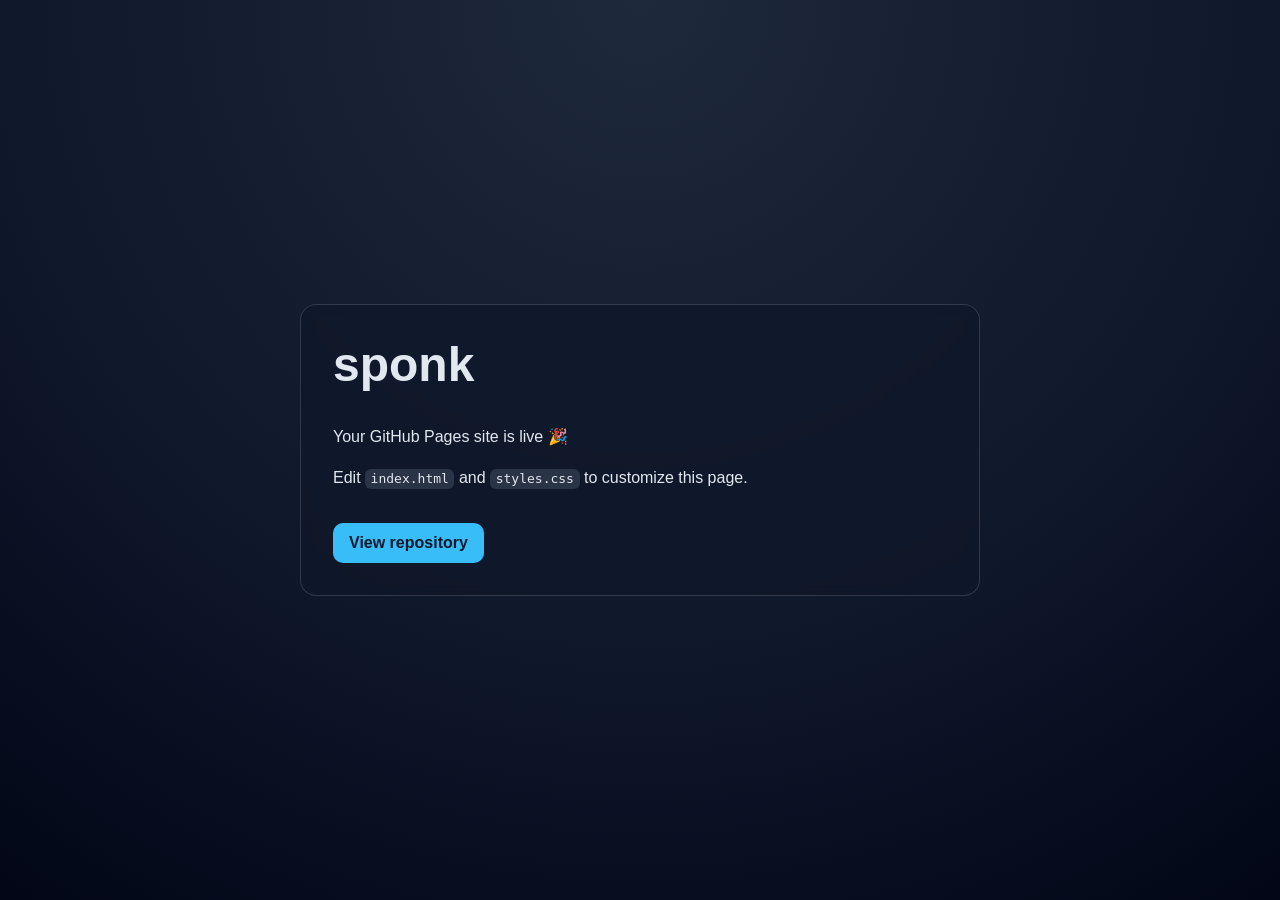
==== index.html @ a85f1fdf "Set up GitHub Pages site" ====
<!doctype html>
<html lang="en">
  <head>
    <meta charset="UTF-8" />
    <meta name="viewport" content="width=device-width, initial-scale=1.0" />
    <title>sponk</title>
    <link rel="stylesheet" href="./styles.css" />
  </head>
  <body>
    <main class="container">
      <h1>sponk</h1>
      <p>Your GitHub Pages site is live 🎉</p>
      <p>
        Edit <code>index.html</code> and <code>styles.css</code> to customize this page.
      </p>
      <a class="button" href="https://github.com/dvdkrv/sponk" target="_blank" rel="noreferrer">
        View repository
      </a>
    </main>
  </body>
</html>
---- styles.css ----
:root {
  color-scheme: light dark;
}

* {
  box-sizing: border-box;
}

body {
  margin: 0;
  font-family: Inter, -apple-system, BlinkMacSystemFont, "Segoe UI", Roboto, sans-serif;
  min-height: 100vh;
  display: grid;
  place-items: center;
  background: radial-gradient(circle at top, #1e293b 0%, #0f172a 60%, #020617 100%);
  color: #e2e8f0;
}

.container {
  width: min(680px, 92vw);
  background: rgba(15, 23, 42, 0.75);
  border: 1px solid rgba(148, 163, 184, 0.25);
  border-radius: 16px;
  padding: 2rem;
  backdrop-filter: blur(6px);
}

h1 {
  margin-top: 0;
  font-size: clamp(2rem, 5vw, 3rem);
}

p {
  line-height: 1.6;
}

code {
  background: rgba(148, 163, 184, 0.2);
  padding: 0.15rem 0.35rem;
  border-radius: 6px;
}

.button {
  display: inline-block;
  margin-top: 1rem;
  text-decoration: none;
  color: #0f172a;
  background: #38bdf8;
  font-weight: 600;
  padding: 0.7rem 1rem;
  border-radius: 10px;
}

.button:hover {
  background: #7dd3fc;
}
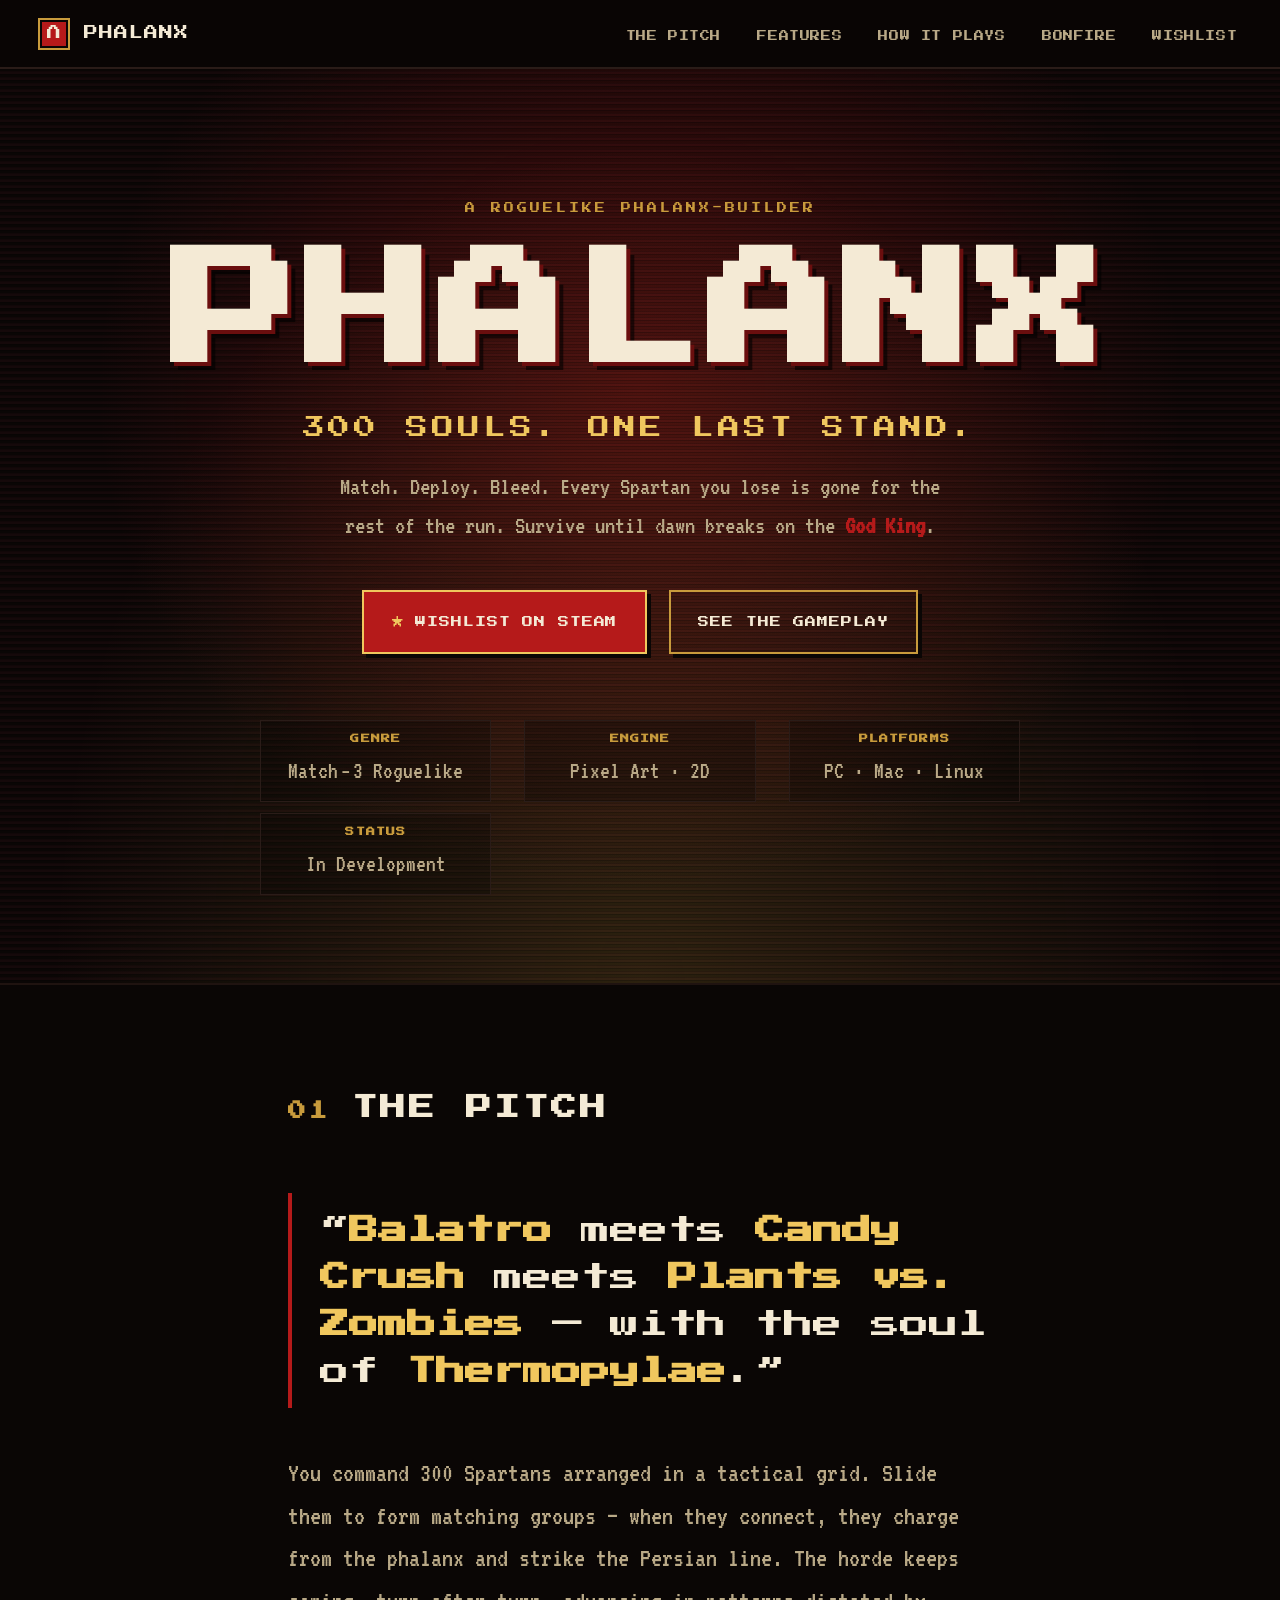
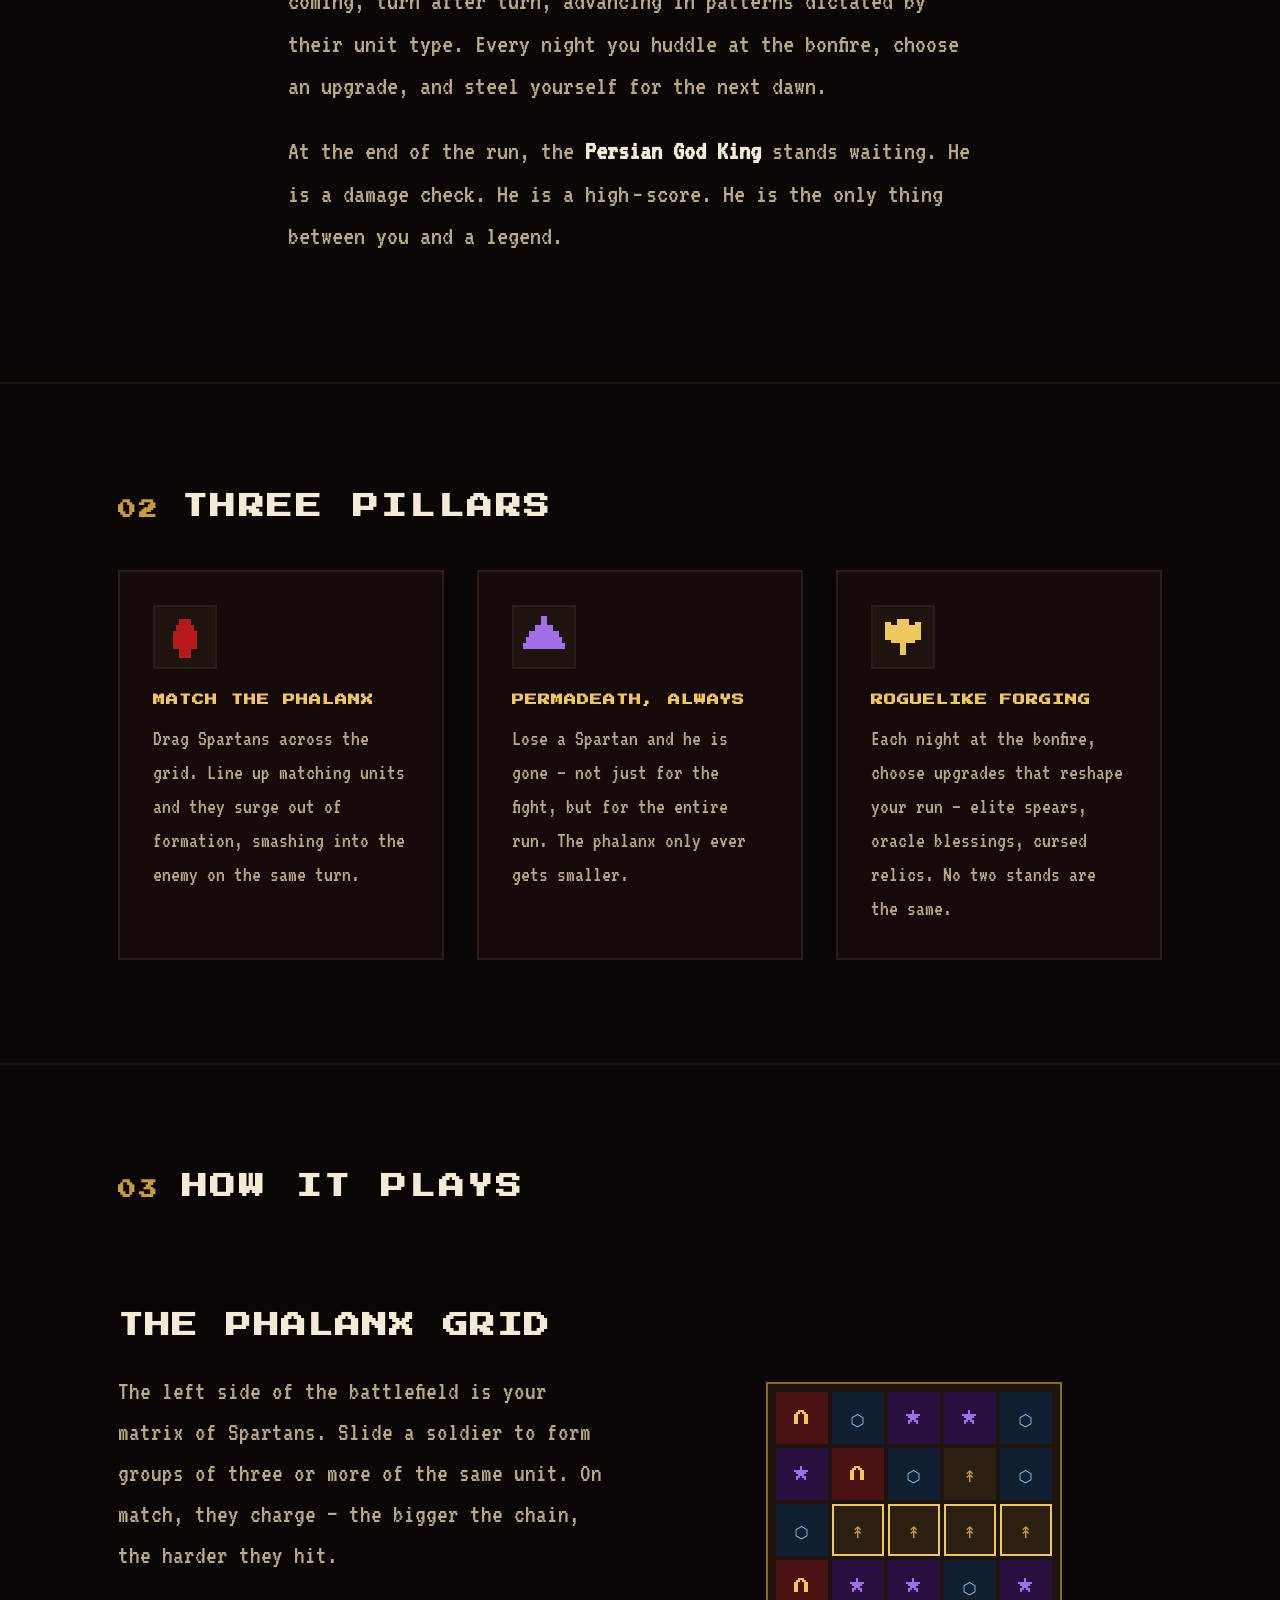
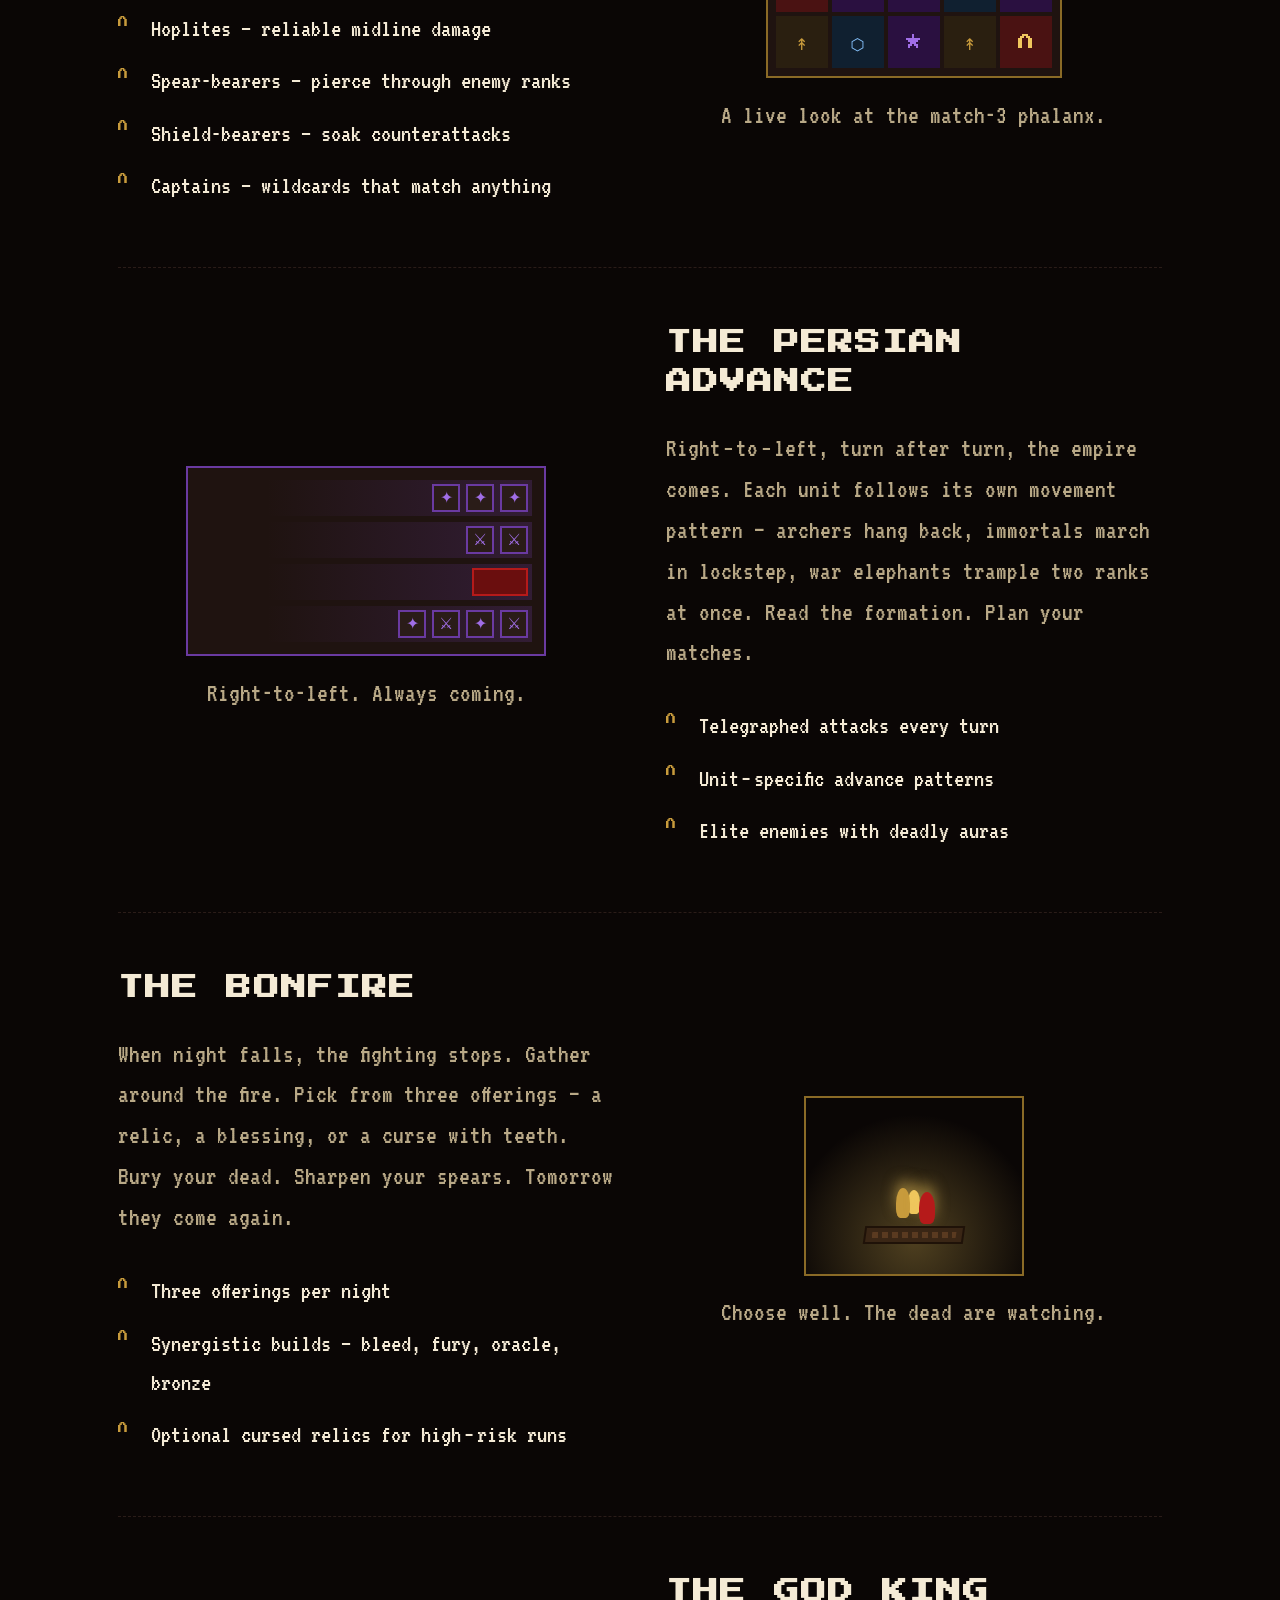
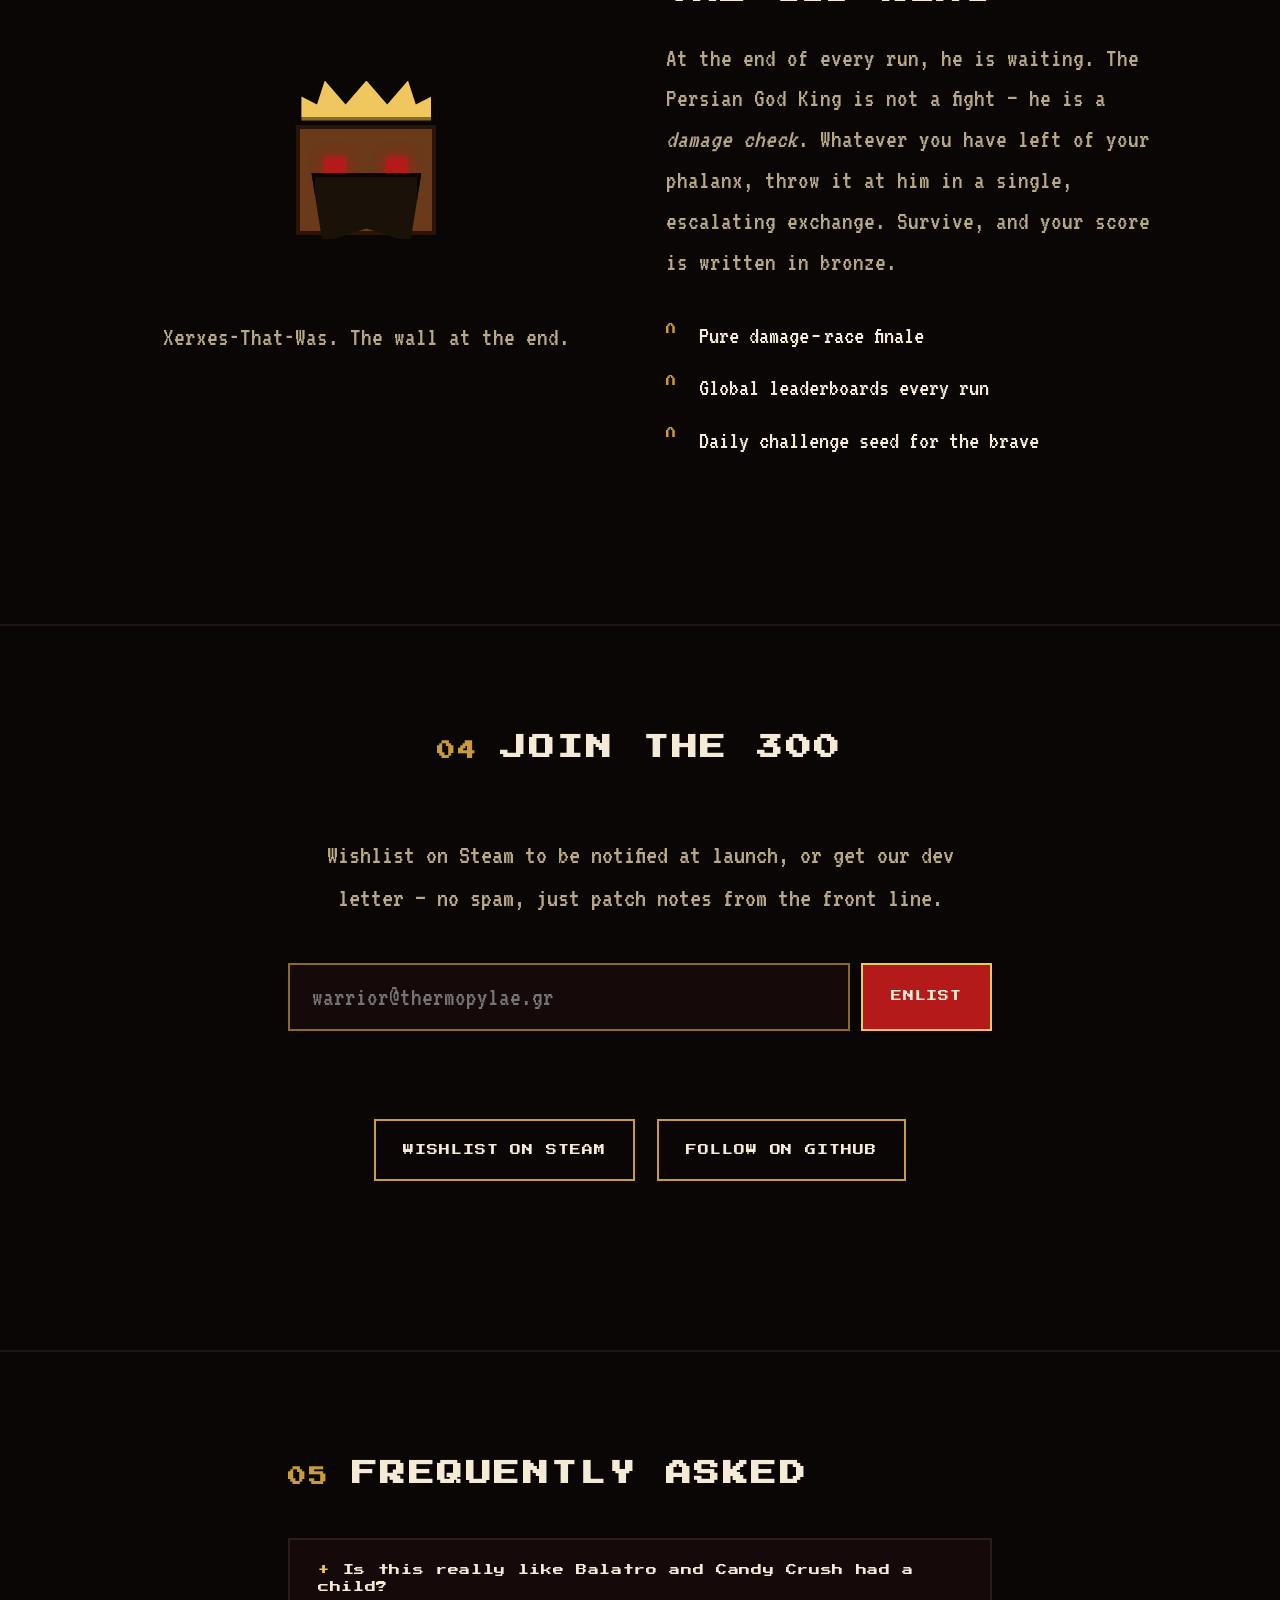
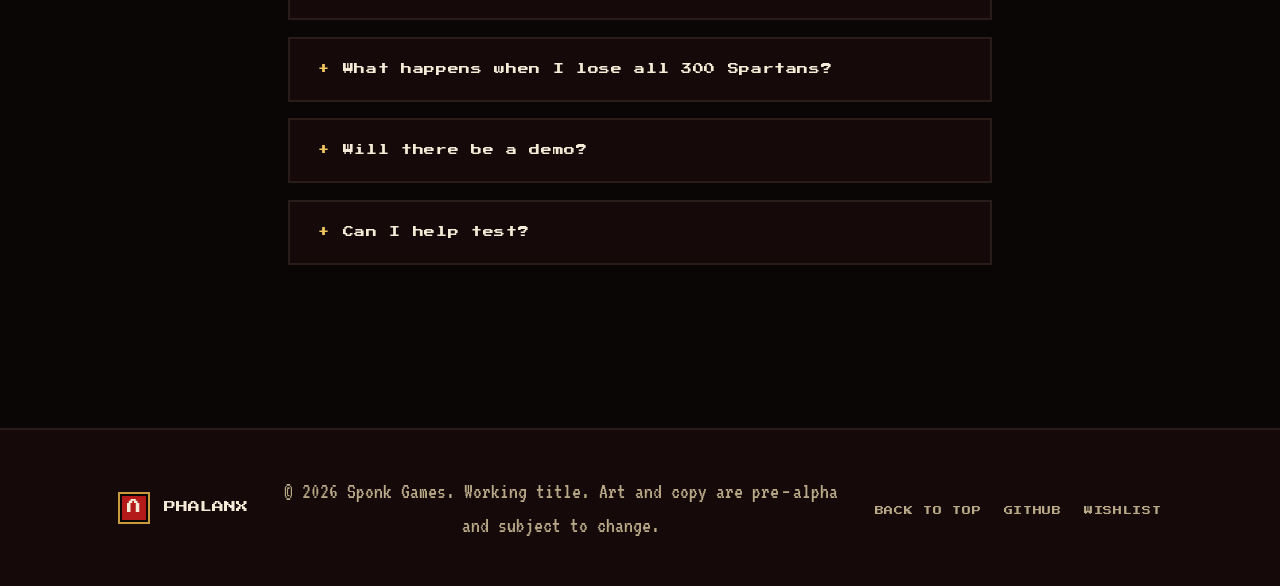
==== commit c7508329: "Build PHALANX landing page" ====
--- a/index.html
+++ b/index.html
@@ -3,19 +3,406 @@
   <head>
     <meta charset="UTF-8" />
     <meta name="viewport" content="width=device-width, initial-scale=1.0" />
-    <title>sponk</title>
+    <title>PHALANX — 300 Souls. One Last Stand.</title>
+    <meta
+      name="description"
+      content="A pixel-art roguelike where 300 Spartans fight as a match-3 phalanx against the endless Persian tide. Every death is permanent. The God King awaits."
+    />
+    <meta name="theme-color" content="#0a0605" />
+
+    <!-- Open Graph -->
+    <meta property="og:type" content="website" />
+    <meta property="og:title" content="PHALANX — 300 Souls. One Last Stand." />
+    <meta
+      property="og:description"
+      content="A pixel-art roguelike match-3 about 300 Spartans, permadeath, and a final showdown with the Persian God King."
+    />
+    <meta property="og:image" content="./assets/og.png" />
+
+    <link rel="icon" type="image/svg+xml" href="./favicon.svg" />
+    <link rel="preconnect" href="https://fonts.googleapis.com" />
+    <link rel="preconnect" href="https://fonts.gstatic.com" crossorigin />
+    <link
+      href="https://fonts.googleapis.com/css2?family=Press+Start+2P&family=VT323&display=swap"
+      rel="stylesheet"
+    />
     <link rel="stylesheet" href="./styles.css" />
   </head>
   <body>
-    <main class="container">
-      <h1>sponk</h1>
-      <p>Your GitHub Pages site is live 🎉</p>
-      <p>
-        Edit <code>index.html</code> and <code>styles.css</code> to customize this page.
-      </p>
-      <a class="button" href="https://github.com/dvdkrv/sponk" target="_blank" rel="noreferrer">
-        View repository
+    <a class="skip-link" href="#main">Skip to content</a>
+
+    <header class="site-header">
+      <a class="brand" href="#top" aria-label="PHALANX home">
+        <span class="brand-mark" aria-hidden="true">Λ</span>
+        <span class="brand-text">PHALANX</span>
       </a>
+      <nav class="nav" aria-label="Primary">
+        <button
+          class="nav-toggle"
+          aria-expanded="false"
+          aria-controls="nav-list"
+        >
+          <span class="sr-only">Toggle navigation</span>
+          <span class="nav-toggle-bar"></span>
+          <span class="nav-toggle-bar"></span>
+          <span class="nav-toggle-bar"></span>
+        </button>
+        <ul id="nav-list" class="nav-list">
+          <li><a href="#pitch">The Pitch</a></li>
+          <li><a href="#pillars">Features</a></li>
+          <li><a href="#how">How It Plays</a></li>
+          <li><a href="#bonfire">Bonfire</a></li>
+          <li><a href="#wishlist">Wishlist</a></li>
+        </ul>
+      </nav>
+    </header>
+
+    <main id="main">
+      <!-- =================== HERO =================== -->
+      <section id="top" class="hero">
+        <div class="hero-bg" aria-hidden="true">
+          <div class="scanlines"></div>
+        </div>
+
+        <div class="hero-inner">
+          <p class="kicker">A roguelike phalanx-builder</p>
+          <h1 class="title">
+            <span class="title-line">PHALANX</span>
+          </h1>
+          <p class="tagline">300 Souls. One Last Stand.</p>
+          <p class="lede">
+            Match. Deploy. Bleed. Every Spartan you lose is gone for the rest of
+            the run. Survive until dawn breaks on the <em>God King</em>.
+          </p>
+
+          <div class="cta-row">
+            <a class="btn btn-primary" href="#wishlist">
+              <span class="btn-icon">★</span> Wishlist on Steam
+            </a>
+            <a class="btn btn-ghost" href="#how">See the Gameplay</a>
+          </div>
+
+          <ul class="hero-meta" aria-label="At a glance">
+            <li><strong>Genre</strong> Match‑3 Roguelike</li>
+            <li><strong>Engine</strong> Pixel Art · 2D</li>
+            <li><strong>Platforms</strong> PC · Mac · Linux</li>
+            <li><strong>Status</strong> In Development</li>
+          </ul>
+        </div>
+      </section>
+
+      <!-- =================== PITCH =================== -->
+      <section id="pitch" class="section pitch">
+        <div class="container narrow">
+          <h2 class="section-title">
+            <span class="section-num">01</span> The Pitch
+          </h2>
+          <p class="big-quote">
+            “<strong>Balatro</strong> meets <strong>Candy Crush</strong> meets
+            <strong>Plants vs. Zombies</strong> — with the soul of
+            <strong>Thermopylae</strong>.”
+          </p>
+          <p class="body">
+            You command 300 Spartans arranged in a tactical grid. Slide them to
+            form matching groups — when they connect, they charge from the
+            phalanx and strike the Persian line. The horde keeps coming, turn
+            after turn, advancing in patterns dictated by their unit type. Every
+            night you huddle at the bonfire, choose an upgrade, and steel
+            yourself for the next dawn.
+          </p>
+          <p class="body">
+            At the end of the run, the
+            <strong>Persian God King</strong> stands waiting. He is a damage
+            check. He is a high‑score. He is the only thing between you and a
+            legend.
+          </p>
+        </div>
+      </section>
+
+      <!-- =================== PILLARS =================== -->
+      <section id="pillars" class="section pillars">
+        <div class="container">
+          <h2 class="section-title">
+            <span class="section-num">02</span> Three Pillars
+          </h2>
+          <ul class="pillar-grid">
+            <li class="pillar">
+              <div class="pillar-icon" aria-hidden="true">
+                <svg viewBox="0 0 16 16" class="pixel-sprite">
+                  <rect x="6" y="2" width="4" height="2" />
+                  <rect x="5" y="4" width="6" height="2" />
+                  <rect x="4" y="6" width="8" height="6" />
+                  <rect x="6" y="12" width="4" height="3" />
+                </svg>
+              </div>
+              <h3>Match the Phalanx</h3>
+              <p>
+                Drag Spartans across the grid. Line up matching units and they
+                surge out of formation, smashing into the enemy on the same
+                turn.
+              </p>
+            </li>
+            <li class="pillar">
+              <div class="pillar-icon" aria-hidden="true">
+                <svg viewBox="0 0 16 16" class="pixel-sprite alt">
+                  <rect x="7" y="1" width="2" height="3" />
+                  <rect x="5" y="4" width="6" height="2" />
+                  <rect x="3" y="6" width="10" height="2" />
+                  <rect x="2" y="8" width="12" height="2" />
+                  <rect x="1" y="10" width="14" height="2" />
+                </svg>
+              </div>
+              <h3>Permadeath, Always</h3>
+              <p>
+                Lose a Spartan and he is gone — not just for the fight, but for
+                the entire run. The phalanx only ever gets smaller.
+              </p>
+            </li>
+            <li class="pillar">
+              <div class="pillar-icon" aria-hidden="true">
+                <svg viewBox="0 0 16 16" class="pixel-sprite gold">
+                  <rect x="2" y="3" width="2" height="6" />
+                  <rect x="12" y="3" width="2" height="6" />
+                  <rect x="6" y="2" width="4" height="2" />
+                  <rect x="4" y="4" width="8" height="6" />
+                  <rect x="7" y="10" width="2" height="4" />
+                </svg>
+              </div>
+              <h3>Roguelike Forging</h3>
+              <p>
+                Each night at the bonfire, choose upgrades that reshape your
+                run — elite spears, oracle blessings, cursed relics. No two
+                stands are the same.
+              </p>
+            </li>
+          </ul>
+        </div>
+      </section>
+
+      <!-- =================== HOW IT PLAYS =================== -->
+      <section id="how" class="section how">
+        <div class="container">
+          <h2 class="section-title">
+            <span class="section-num">03</span> How It Plays
+          </h2>
+
+          <!-- Phalanx grid -->
+          <article class="row">
+            <div class="row-text">
+              <h3>The Phalanx Grid</h3>
+              <p>
+                The left side of the battlefield is your matrix of Spartans.
+                Slide a soldier to form groups of three or more of the same
+                unit. On match, they charge — the bigger the chain, the harder
+                they hit.
+              </p>
+              <ul class="checklist">
+                <li>Hoplites — reliable midline damage</li>
+                <li>Spear-bearers — pierce through enemy ranks</li>
+                <li>Shield-bearers — soak counterattacks</li>
+                <li>Captains — wildcards that match anything</li>
+              </ul>
+            </div>
+            <div class="row-visual">
+              <div
+                class="grid-demo"
+                role="img"
+                aria-label="Animated 5 by 5 Spartan phalanx grid"
+              >
+                <!-- 5x5 cells populated by JS -->
+              </div>
+              <p class="caption">A live look at the match-3 phalanx.</p>
+            </div>
+          </article>
+
+          <!-- Persian advance -->
+          <article class="row reverse">
+            <div class="row-text">
+              <h3>The Persian Advance</h3>
+              <p>
+                Right‑to‑left, turn after turn, the empire comes. Each unit
+                follows its own movement pattern — archers hang back, immortals
+                march in lockstep, war elephants trample two ranks at once.
+                Read the formation. Plan your matches.
+              </p>
+              <ul class="checklist">
+                <li>Telegraphed attacks every turn</li>
+                <li>Unit‑specific advance patterns</li>
+                <li>Elite enemies with deadly auras</li>
+              </ul>
+            </div>
+            <div class="row-visual">
+              <div class="advance-demo" aria-hidden="true">
+                <div class="lane">
+                  <span class="enemy">✦</span><span class="enemy">✦</span
+                  ><span class="enemy">✦</span>
+                </div>
+                <div class="lane">
+                  <span class="enemy">⚔</span><span class="enemy">⚔</span>
+                </div>
+                <div class="lane">
+                  <span class="enemy big">𓃰</span>
+                </div>
+                <div class="lane">
+                  <span class="enemy">✦</span><span class="enemy">⚔</span
+                  ><span class="enemy">✦</span><span class="enemy">⚔</span>
+                </div>
+              </div>
+              <p class="caption">Right-to-left. Always coming.</p>
+            </div>
+          </article>
+
+          <!-- Bonfire -->
+          <article id="bonfire" class="row">
+            <div class="row-text">
+              <h3>The Bonfire</h3>
+              <p>
+                When night falls, the fighting stops. Gather around the fire.
+                Pick from three offerings — a relic, a blessing, or a curse with
+                teeth. Bury your dead. Sharpen your spears. Tomorrow they come
+                again.
+              </p>
+              <ul class="checklist">
+                <li>Three offerings per night</li>
+                <li>Synergistic builds — bleed, fury, oracle, bronze</li>
+                <li>Optional cursed relics for high‑risk runs</li>
+              </ul>
+            </div>
+            <div class="row-visual">
+              <div class="bonfire-demo" aria-hidden="true">
+                <div class="flame f1"></div>
+                <div class="flame f2"></div>
+                <div class="flame f3"></div>
+                <div class="logs"></div>
+              </div>
+              <p class="caption">Choose well. The dead are watching.</p>
+            </div>
+          </article>
+
+          <!-- God King -->
+          <article class="row reverse final-row">
+            <div class="row-text">
+              <h3>The God King</h3>
+              <p>
+                At the end of every run, he is waiting. The Persian God King is
+                not a fight — he is a <em>damage check</em>. Whatever you have
+                left of your phalanx, throw it at him in a single, escalating
+                exchange. Survive, and your score is written in bronze.
+              </p>
+              <ul class="checklist">
+                <li>Pure damage‑race finale</li>
+                <li>Global leaderboards every run</li>
+                <li>Daily challenge seed for the brave</li>
+              </ul>
+            </div>
+            <div class="row-visual">
+              <div class="king" aria-hidden="true">
+                <div class="crown"></div>
+                <div class="face">
+                  <div class="eye left"></div>
+                  <div class="eye right"></div>
+                </div>
+                <div class="beard"></div>
+              </div>
+              <p class="caption">Xerxes-That-Was. The wall at the end.</p>
+            </div>
+          </article>
+        </div>
+      </section>
+
+      <!-- =================== WISHLIST =================== -->
+      <section id="wishlist" class="section wishlist">
+        <div class="container narrow center">
+          <h2 class="section-title">
+            <span class="section-num">04</span> Join the 300
+          </h2>
+          <p class="body">
+            Wishlist on Steam to be notified at launch, or get our dev letter —
+            no spam, just patch notes from the front line.
+          </p>
+
+          <form
+            class="signup"
+            id="signup-form"
+            novalidate
+            action="#"
+            method="post"
+          >
+            <label class="sr-only" for="email">Email</label>
+            <input
+              type="email"
+              id="email"
+              name="email"
+              placeholder="warrior@thermopylae.gr"
+              autocomplete="email"
+              required
+            />
+            <button type="submit" class="btn btn-primary">Enlist</button>
+            <p class="form-status" id="form-status" role="status" aria-live="polite"></p>
+          </form>
+
+          <div class="cta-row center">
+            <a class="btn btn-ghost" href="#" rel="noreferrer">Wishlist on Steam</a>
+            <a class="btn btn-ghost" href="https://github.com/dvdkrv/sponk" target="_blank" rel="noreferrer">Follow on GitHub</a>
+          </div>
+        </div>
+      </section>
+
+      <!-- =================== FAQ =================== -->
+      <section class="section faq">
+        <div class="container narrow">
+          <h2 class="section-title">
+            <span class="section-num">05</span> Frequently Asked
+          </h2>
+          <details>
+            <summary>Is this really like Balatro and Candy Crush had a child?</summary>
+            <p>
+              Yes, and that child grew up in Sparta. The board mechanics are
+              tile‑matching, but the meta-progression and build variety lean
+              roguelike deckbuilder.
+            </p>
+          </details>
+          <details>
+            <summary>What happens when I lose all 300 Spartans?</summary>
+            <p>
+              The run ends — even before reaching the God King. Your high
+              score reflects how far you marched.
+            </p>
+          </details>
+          <details>
+            <summary>Will there be a demo?</summary>
+            <p>
+              Yes, a vertical slice is planned for the next Steam Next Fest.
+              Wishlist to be notified.
+            </p>
+          </details>
+          <details>
+            <summary>Can I help test?</summary>
+            <p>
+              Join the dev letter above — we send closed beta keys in waves.
+            </p>
+          </details>
+        </div>
+      </section>
     </main>
+
+    <footer class="site-footer">
+      <div class="container footer-inner">
+        <p class="footer-brand">
+          <span class="brand-mark" aria-hidden="true">Λ</span> PHALANX
+        </p>
+        <p class="footer-note">
+          © <span id="year"></span> Sponk Games. Working title. Art and copy are
+          pre‑alpha and subject to change.
+        </p>
+        <ul class="footer-links">
+          <li><a href="#top">Back to top</a></li>
+          <li><a href="https://github.com/dvdkrv/sponk">GitHub</a></li>
+          <li><a href="#wishlist">Wishlist</a></li>
+        </ul>
+      </div>
+    </footer>
+
+    <script src="./script.js" defer></script>
   </body>
 </html>
--- a/styles.css
+++ b/styles.css
@@ -1,56 +1,977 @@
+/* =========================================================
+   PHALANX — landing page styles
+   Theme: pixel art / Spartan bronze + blood
+   ========================================================= */
+
 :root {
-  color-scheme: light dark;
+  /* palette */
+  --bg-0: #0a0605;
+  --bg-1: #15090a;
+  --bg-2: #1f1310;
+  --bg-3: #2a1c18;
+  --ink: #f4ead5;
+  --ink-dim: #b9a987;
+  --bronze: #c89b3c;
+  --bronze-deep: #8a6a26;
+  --gold: #f0c75e;
+  --blood: #b51a1a;
+  --blood-deep: #6a0e0e;
+  --persian: #6a3aa1;
+  --persian-soft: #a06ee6;
+
+  /* type */
+  --font-pixel: "Press Start 2P", system-ui, monospace;
+  --font-body: "VT323", ui-monospace, "SF Mono", Menlo, monospace;
+
+  /* metrics */
+  --maxw: 1120px;
+  --pad: clamp(1rem, 3vw, 2rem);
+  --radius: 2px;
 }
 
 * {
   box-sizing: border-box;
 }
 
+html {
+  scroll-behavior: smooth;
+}
+
+html,
 body {
   margin: 0;
-  font-family: Inter, -apple-system, BlinkMacSystemFont, "Segoe UI", Roboto, sans-serif;
-  min-height: 100vh;
+  padding: 0;
+  background: var(--bg-0);
+  color: var(--ink);
+  font-family: var(--font-body);
+  font-size: 22px;
+  line-height: 1.55;
+  -webkit-font-smoothing: antialiased;
+  text-rendering: optimizeLegibility;
+}
+
+img,
+svg {
+  image-rendering: pixelated;
+  image-rendering: -moz-crisp-edges;
+  image-rendering: crisp-edges;
+}
+
+a {
+  color: var(--gold);
+  text-decoration: none;
+}
+a:hover {
+  color: var(--ink);
+}
+
+.sr-only {
+  position: absolute !important;
+  width: 1px;
+  height: 1px;
+  padding: 0;
+  margin: -1px;
+  overflow: hidden;
+  clip: rect(0, 0, 0, 0);
+  white-space: nowrap;
+  border: 0;
+}
+
+.skip-link {
+  position: absolute;
+  left: -9999px;
+  top: 0;
+  background: var(--gold);
+  color: var(--bg-0);
+  padding: 0.5rem 0.75rem;
+  font-family: var(--font-pixel);
+  font-size: 10px;
+  z-index: 1000;
+}
+.skip-link:focus {
+  left: 0;
+}
+
+.container {
+  width: min(var(--maxw), 100%);
+  margin-inline: auto;
+  padding-inline: var(--pad);
+}
+.container.narrow {
+  max-width: 780px;
+}
+.center {
+  text-align: center;
+}
+
+/* =================== HEADER =================== */
+
+.site-header {
+  position: sticky;
+  top: 0;
+  z-index: 50;
+  display: flex;
+  align-items: center;
+  justify-content: space-between;
+  padding: 0.75rem var(--pad);
+  background: rgba(10, 6, 5, 0.85);
+  backdrop-filter: blur(6px);
+  border-bottom: 2px solid var(--bg-3);
+}
+
+.brand {
+  display: inline-flex;
+  align-items: center;
+  gap: 0.6rem;
+  font-family: var(--font-pixel);
+  font-size: 14px;
+  color: var(--ink);
+  letter-spacing: 0.08em;
+}
+.brand-mark {
+  display: inline-grid;
+  place-items: center;
+  width: 32px;
+  height: 32px;
+  background: var(--blood);
+  color: var(--ink);
+  border: 2px solid var(--bronze);
+  font-family: var(--font-pixel);
+  font-size: 14px;
+  box-shadow: 0 0 0 2px var(--bg-0) inset;
+}
+
+.nav-list {
+  display: flex;
+  gap: 1.25rem;
+  margin: 0;
+  padding: 0;
+  list-style: none;
+}
+.nav-list a {
+  font-family: var(--font-pixel);
+  font-size: 10px;
+  color: var(--ink-dim);
+  letter-spacing: 0.06em;
+  text-transform: uppercase;
+  padding: 0.4rem 0.2rem;
+  border-bottom: 2px solid transparent;
+  transition: color 0.15s ease, border-color 0.15s ease;
+}
+.nav-list a:hover {
+  color: var(--gold);
+  border-color: var(--bronze);
+}
+
+.nav-toggle {
+  display: none;
+  background: transparent;
+  border: 2px solid var(--bronze);
+  width: 38px;
+  height: 38px;
+  padding: 0;
+  cursor: pointer;
+}
+.nav-toggle-bar {
+  display: block;
+  width: 18px;
+  height: 2px;
+  margin: 3px auto;
+  background: var(--bronze);
+}
+
+@media (max-width: 720px) {
+  .nav-toggle {
+    display: inline-block;
+  }
+  .nav-list {
+    position: absolute;
+    inset: 100% 0 auto 0;
+    flex-direction: column;
+    gap: 0;
+    background: var(--bg-1);
+    border-bottom: 2px solid var(--bg-3);
+    padding: 0.5rem var(--pad) 1rem;
+    transform: translateY(-10px);
+    opacity: 0;
+    pointer-events: none;
+    transition: opacity 0.15s ease, transform 0.15s ease;
+  }
+  .nav-list a {
+    display: block;
+    padding: 0.8rem 0;
+    border-bottom: 1px solid var(--bg-3);
+  }
+  .nav.open .nav-list {
+    transform: none;
+    opacity: 1;
+    pointer-events: auto;
+  }
+}
+
+/* =================== HERO =================== */
+
+.hero {
+  position: relative;
+  min-height: clamp(560px, 92vh, 820px);
   display: grid;
   place-items: center;
-  background: radial-gradient(circle at top, #1e293b 0%, #0f172a 60%, #020617 100%);
-  color: #e2e8f0;
-}
-
-.container {
-  width: min(680px, 92vw);
-  background: rgba(15, 23, 42, 0.75);
-  border: 1px solid rgba(148, 163, 184, 0.25);
-  border-radius: 16px;
-  padding: 2rem;
-  backdrop-filter: blur(6px);
-}
-
-h1 {
-  margin-top: 0;
-  font-size: clamp(2rem, 5vw, 3rem);
-}
-
-p {
+  text-align: center;
+  padding: 6rem var(--pad) 4rem;
+  overflow: hidden;
+  isolation: isolate;
+}
+
+.hero-bg {
+  position: absolute;
+  inset: 0;
+  z-index: -1;
+  background:
+    radial-gradient(
+      ellipse at 50% 35%,
+      rgba(181, 26, 26, 0.35) 0%,
+      rgba(10, 6, 5, 0) 60%
+    ),
+    radial-gradient(
+      ellipse at 50% 100%,
+      rgba(200, 155, 60, 0.18) 0%,
+      rgba(10, 6, 5, 0) 65%
+    ),
+    repeating-linear-gradient(
+      0deg,
+      var(--bg-0) 0,
+      var(--bg-0) 3px,
+      var(--bg-1) 3px,
+      var(--bg-1) 6px
+    );
+}
+.scanlines {
+  position: absolute;
+  inset: 0;
+  background: repeating-linear-gradient(
+    to bottom,
+    rgba(0, 0, 0, 0) 0,
+    rgba(0, 0, 0, 0) 2px,
+    rgba(0, 0, 0, 0.22) 2px,
+    rgba(0, 0, 0, 0.22) 3px
+  );
+  pointer-events: none;
+  mix-blend-mode: multiply;
+}
+
+.kicker {
+  font-family: var(--font-pixel);
+  font-size: 10px;
+  letter-spacing: 0.3em;
+  color: var(--bronze);
+  text-transform: uppercase;
+  margin: 0 0 1.5rem;
+}
+
+.title {
+  font-family: var(--font-pixel);
+  font-size: clamp(2.4rem, 10vw, 6rem);
+  line-height: 1;
+  margin: 0;
+  letter-spacing: 0.05em;
+  color: var(--ink);
+  text-shadow:
+    0 0 0 transparent,
+    4px 4px 0 var(--blood-deep),
+    8px 8px 0 rgba(0, 0, 0, 0.6);
+}
+.title-line {
+  display: inline-block;
+}
+
+.tagline {
+  font-family: var(--font-pixel);
+  font-size: clamp(0.7rem, 1.8vw, 1rem);
+  letter-spacing: 0.18em;
+  color: var(--gold);
+  margin: 1.5rem 0 0.5rem;
+  text-transform: uppercase;
+}
+
+.lede {
+  max-width: 60ch;
+  margin: 1rem auto 2rem;
+  color: var(--ink-dim);
+  font-size: clamp(1.1rem, 2vw, 1.4rem);
+}
+.lede em {
+  color: var(--blood);
+  font-style: normal;
+  font-weight: bold;
+}
+
+/* CTA buttons */
+.cta-row {
+  display: flex;
+  gap: 1rem;
+  justify-content: center;
+  flex-wrap: wrap;
+  margin-bottom: 3rem;
+}
+.cta-row.center {
+  justify-content: center;
+}
+
+.btn {
+  display: inline-flex;
+  align-items: center;
+  gap: 0.5rem;
+  font-family: var(--font-pixel);
+  font-size: 11px;
+  letter-spacing: 0.08em;
+  text-transform: uppercase;
+  padding: 0.95rem 1.25rem;
+  border: 2px solid;
+  cursor: pointer;
+  transition: transform 0.08s ease, background 0.15s ease, color 0.15s ease;
+}
+.btn:active {
+  transform: translate(2px, 2px);
+}
+.btn-primary {
+  background: var(--blood);
+  color: var(--ink);
+  border-color: var(--gold);
+  box-shadow: 4px 4px 0 var(--bg-0);
+}
+.btn-primary:hover {
+  background: var(--gold);
+  color: var(--bg-0);
+}
+.btn-ghost {
+  background: transparent;
+  color: var(--ink);
+  border-color: var(--bronze);
+  box-shadow: 4px 4px 0 var(--bg-0);
+}
+.btn-ghost:hover {
+  background: var(--bronze);
+  color: var(--bg-0);
+}
+.btn-icon {
+  font-size: 12px;
+  color: var(--gold);
+}
+.btn-primary:hover .btn-icon {
+  color: var(--blood);
+}
+
+.hero-meta {
+  list-style: none;
+  padding: 0;
+  margin: 0;
+  display: grid;
+  grid-template-columns: repeat(auto-fit, minmax(180px, 1fr));
+  gap: 0.5rem 1.5rem;
+  max-width: 760px;
+  margin-inline: auto;
+}
+.hero-meta li {
+  font-size: 1.1rem;
+  color: var(--ink-dim);
+  padding: 0.5rem 0.75rem;
+  border: 1px solid var(--bg-3);
+  background: rgba(0, 0, 0, 0.25);
+}
+.hero-meta strong {
+  display: block;
+  font-family: var(--font-pixel);
+  font-size: 9px;
+  color: var(--bronze);
+  letter-spacing: 0.12em;
+  margin-bottom: 0.3rem;
+  text-transform: uppercase;
+}
+
+/* =================== SECTIONS =================== */
+
+.section {
+  padding: clamp(3rem, 8vw, 6rem) 0;
+  border-top: 2px solid var(--bg-2);
+}
+
+.section-title {
+  font-family: var(--font-pixel);
+  font-size: clamp(0.95rem, 2vw, 1.25rem);
+  letter-spacing: 0.1em;
+  color: var(--ink);
+  text-transform: uppercase;
+  margin: 0 0 2rem;
+  display: inline-flex;
+  align-items: baseline;
+  gap: 1rem;
+}
+.section-num {
+  color: var(--bronze);
+  font-size: 0.7em;
+}
+
+.body {
+  font-size: 1.25rem;
+  color: var(--ink-dim);
+  margin: 1rem 0;
+}
+.body strong {
+  color: var(--ink);
+}
+
+.big-quote {
+  font-family: var(--font-pixel);
+  font-size: clamp(0.95rem, 2.3vw, 1.4rem);
   line-height: 1.6;
-}
-
-code {
-  background: rgba(148, 163, 184, 0.2);
-  padding: 0.15rem 0.35rem;
-  border-radius: 6px;
-}
-
-.button {
+  color: var(--ink);
+  border-left: 4px solid var(--blood);
+  padding: 0.6rem 0 0.6rem 1.25rem;
+  margin: 1rem 0 2rem;
+}
+.big-quote strong {
+  color: var(--gold);
+}
+
+/* =================== PILLARS =================== */
+
+.pillar-grid {
+  list-style: none;
+  padding: 0;
+  margin: 0;
+  display: grid;
+  gap: 1.5rem;
+  grid-template-columns: repeat(auto-fit, minmax(260px, 1fr));
+}
+
+.pillar {
+  background: var(--bg-1);
+  border: 2px solid var(--bg-3);
+  padding: 1.5rem;
+  position: relative;
+  transition: transform 0.15s ease, border-color 0.15s ease;
+}
+.pillar:hover {
+  transform: translateY(-4px);
+  border-color: var(--bronze);
+}
+.pillar h3 {
+  font-family: var(--font-pixel);
+  font-size: 12px;
+  color: var(--gold);
+  letter-spacing: 0.08em;
+  margin: 1rem 0 0.5rem;
+  text-transform: uppercase;
+}
+.pillar p {
+  color: var(--ink-dim);
+  margin: 0;
+}
+.pillar-icon {
+  width: 64px;
+  height: 64px;
+  display: grid;
+  place-items: center;
+  background: var(--bg-2);
+  border: 2px solid var(--bg-3);
+}
+.pixel-sprite {
+  width: 48px;
+  height: 48px;
+  fill: var(--blood);
+}
+.pixel-sprite.alt {
+  fill: var(--persian-soft);
+}
+.pixel-sprite.gold {
+  fill: var(--gold);
+}
+
+/* =================== HOW IT PLAYS =================== */
+
+.row {
+  display: grid;
+  grid-template-columns: 1fr 1fr;
+  gap: clamp(1.5rem, 4vw, 3rem);
+  align-items: center;
+  padding: 2.5rem 0;
+  border-bottom: 1px dashed var(--bg-3);
+}
+.row:last-child {
+  border-bottom: 0;
+}
+.row.reverse .row-text {
+  order: 2;
+}
+.row h3 {
+  font-family: var(--font-pixel);
+  font-size: clamp(0.9rem, 2vw, 1.15rem);
+  color: var(--ink);
+  letter-spacing: 0.08em;
+  text-transform: uppercase;
+  margin: 0 0 1rem;
+}
+.row p {
+  color: var(--ink-dim);
+  font-size: 1.2rem;
+}
+.checklist {
+  list-style: none;
+  padding: 0;
+  margin: 1rem 0 0;
+}
+.checklist li {
+  color: var(--ink);
+  padding: 0.3rem 0 0.3rem 1.5rem;
+  position: relative;
+  font-size: 1.15rem;
+}
+.checklist li::before {
+  content: "Λ";
+  position: absolute;
+  left: 0;
+  color: var(--bronze);
+  font-family: var(--font-pixel);
+  font-size: 10px;
+  top: 0.55rem;
+}
+
+.row-visual {
+  display: grid;
+  gap: 0.75rem;
+  justify-items: center;
+}
+.caption {
+  margin: 0;
+  font-size: 1rem;
+  color: var(--ink-dim);
+  text-align: center;
+}
+
+/* Grid demo (match-3) */
+.grid-demo {
+  --cell: clamp(36px, 9vw, 52px);
+  display: grid;
+  grid-template-columns: repeat(5, var(--cell));
+  grid-auto-rows: var(--cell);
+  gap: 4px;
+  padding: 8px;
+  background: var(--bg-2);
+  border: 2px solid var(--bronze-deep);
+  box-shadow: 6px 6px 0 var(--bg-0);
+}
+.cell {
+  display: grid;
+  place-items: center;
+  background: var(--bg-1);
+  font-family: var(--font-pixel);
+  font-size: clamp(12px, 2.5vw, 16px);
+  color: var(--ink);
+  border: 2px solid transparent;
+  transition: transform 0.2s ease, background 0.2s ease,
+    border-color 0.2s ease, opacity 0.2s ease;
+}
+.cell.t-hop {
+  background: #4a1212;
+  color: var(--gold);
+}
+.cell.t-spr {
+  background: #2a1f10;
+  color: var(--bronze);
+}
+.cell.t-shd {
+  background: #102030;
+  color: #88c4ff;
+}
+.cell.t-cap {
+  background: #2a1040;
+  color: var(--persian-soft);
+}
+.cell.match {
+  animation: pulse 0.6s ease;
+  border-color: var(--gold);
+}
+@keyframes pulse {
+  0% {
+    transform: scale(1);
+    box-shadow: 0 0 0 0 rgba(240, 199, 94, 0.6);
+  }
+  50% {
+    transform: scale(1.15);
+    box-shadow: 0 0 0 8px rgba(240, 199, 94, 0);
+  }
+  100% {
+    transform: scale(1);
+  }
+}
+.cell.gone {
+  opacity: 0.15;
+  transform: scale(0.7);
+}
+
+/* Persian advance demo */
+.advance-demo {
+  display: grid;
+  gap: 6px;
+  padding: 12px;
+  width: 100%;
+  max-width: 360px;
+  background: var(--bg-2);
+  border: 2px solid var(--persian);
+  box-shadow: 6px 6px 0 var(--bg-0);
+}
+.lane {
+  display: flex;
+  gap: 6px;
+  justify-content: flex-end;
+  min-height: 36px;
+  background: linear-gradient(
+    to left,
+    rgba(106, 58, 161, 0.25),
+    rgba(10, 6, 5, 0) 80%
+  );
+  padding: 4px;
+}
+.enemy {
+  display: inline-grid;
+  place-items: center;
+  width: 28px;
+  height: 28px;
+  background: var(--bg-3);
+  border: 2px solid var(--persian);
+  color: var(--persian-soft);
+  font-size: 16px;
+  animation: march 2.4s linear infinite;
+}
+.enemy.big {
+  width: 56px;
+  background: var(--blood-deep);
+  border-color: var(--blood);
+  color: var(--ink);
+}
+@keyframes march {
+  0% {
+    transform: translateX(8px);
+  }
+  50% {
+    transform: translateX(-4px);
+  }
+  100% {
+    transform: translateX(8px);
+  }
+}
+
+/* Bonfire demo */
+.bonfire-demo {
+  position: relative;
+  width: 220px;
+  height: 180px;
+  background: radial-gradient(
+    circle at 50% 80%,
+    rgba(240, 199, 94, 0.3),
+    rgba(10, 6, 5, 0) 70%
+  );
+  border: 2px solid var(--bronze-deep);
+  box-shadow: 6px 6px 0 var(--bg-0);
+}
+.flame {
+  position: absolute;
+  bottom: 50px;
+  left: 50%;
+  width: 18px;
+  height: 36px;
+  background: var(--blood);
+  border-radius: 50% 50% 30% 30%;
+  transform: translateX(-50%);
+  animation: flicker 1.1s ease-in-out infinite;
+  box-shadow: 0 -8px 14px rgba(240, 199, 94, 0.5);
+}
+.flame.f1 {
+  background: var(--gold);
+  width: 12px;
+  height: 24px;
+  bottom: 60px;
+  animation-delay: -0.4s;
+}
+.flame.f2 {
+  background: var(--bronze);
+  width: 14px;
+  height: 30px;
+  bottom: 56px;
+  left: 45%;
+  animation-delay: -0.7s;
+}
+.flame.f3 {
+  background: var(--blood);
+  width: 16px;
+  height: 32px;
+  left: 56%;
+}
+@keyframes flicker {
+  0%,
+  100% {
+    transform: translateX(-50%) scaleY(1);
+    opacity: 0.95;
+  }
+  50% {
+    transform: translateX(-50%) scaleY(1.15);
+    opacity: 1;
+  }
+}
+.logs {
+  position: absolute;
+  bottom: 30px;
+  left: 50%;
+  width: 100px;
+  height: 18px;
+  background: #3a2615;
+  border: 2px solid #1f1208;
+  transform: translateX(-50%) skewX(-8deg);
+}
+.logs::after {
+  content: "";
+  position: absolute;
+  inset: 4px 6px;
+  background: repeating-linear-gradient(
+    to right,
+    #5a3a20 0,
+    #5a3a20 6px,
+    #3a2615 6px,
+    #3a2615 10px
+  );
+}
+
+/* God King */
+.king {
+  position: relative;
+  width: 200px;
+  height: 220px;
+  margin-inline: auto;
+}
+.crown {
+  position: absolute;
+  top: 0;
+  left: 50%;
+  transform: translateX(-50%);
+  width: 130px;
+  height: 40px;
+  background: var(--gold);
+  clip-path: polygon(
+    0 100%,
+    0 40%,
+    12% 60%,
+    18% 0,
+    34% 60%,
+    50% 0,
+    66% 60%,
+    82% 0,
+    88% 60%,
+    100% 40%,
+    100% 100%
+  );
+  border-bottom: 4px solid var(--bronze-deep);
+  filter: drop-shadow(4px 4px 0 var(--bg-0));
+}
+.face {
+  position: absolute;
+  top: 44px;
+  left: 50%;
+  transform: translateX(-50%);
+  width: 140px;
+  height: 110px;
+  background: #6a3a1a;
+  border: 4px solid #2a1408;
+  box-shadow: 4px 4px 0 var(--bg-0);
+}
+.eye {
+  position: absolute;
+  top: 28px;
+  width: 22px;
+  height: 22px;
+  background: var(--blood);
+  box-shadow: 0 0 14px var(--blood);
+  animation: glare 2.4s ease-in-out infinite;
+}
+.eye.left {
+  left: 24px;
+}
+.eye.right {
+  right: 24px;
+}
+@keyframes glare {
+  0%,
+  100% {
+    background: var(--blood);
+  }
+  50% {
+    background: var(--gold);
+  }
+}
+.beard {
+  position: absolute;
+  top: 92px;
+  left: 50%;
+  transform: translateX(-50%);
+  width: 110px;
+  height: 70px;
+  background: #1a1208;
+  border: 4px solid #0a0605;
+  clip-path: polygon(0 0, 100% 0, 90% 100%, 50% 80%, 10% 100%);
+}
+
+/* =================== WISHLIST FORM =================== */
+
+.signup {
+  display: flex;
+  gap: 0.5rem;
+  flex-wrap: wrap;
+  justify-content: center;
+  margin: 2rem 0 1.5rem;
+}
+.signup input[type="email"] {
+  flex: 1 1 280px;
+  min-width: 0;
+  background: var(--bg-1);
+  border: 2px solid var(--bronze-deep);
+  color: var(--ink);
+  font-family: var(--font-body);
+  font-size: 1.2rem;
+  padding: 0.85rem 1rem;
+  box-shadow: 4px 4px 0 var(--bg-0);
+}
+.signup input[type="email"]:focus {
+  outline: none;
+  border-color: var(--gold);
+}
+.form-status {
+  flex-basis: 100%;
+  margin: 0.5rem 0 0;
+  min-height: 1.5rem;
+  font-size: 1.1rem;
+  color: var(--gold);
+}
+.form-status.error {
+  color: var(--blood);
+}
+
+/* =================== FAQ =================== */
+
+.faq details {
+  background: var(--bg-1);
+  border: 2px solid var(--bg-3);
+  padding: 1rem 1.25rem;
+  margin-bottom: 0.75rem;
+}
+.faq details[open] {
+  border-color: var(--bronze);
+}
+.faq summary {
+  cursor: pointer;
+  font-family: var(--font-pixel);
+  font-size: 11px;
+  color: var(--ink);
+  letter-spacing: 0.06em;
+  list-style: none;
+}
+.faq summary::-webkit-details-marker {
+  display: none;
+}
+.faq summary::before {
+  content: "+";
   display: inline-block;
-  margin-top: 1rem;
-  text-decoration: none;
-  color: #0f172a;
-  background: #38bdf8;
-  font-weight: 600;
-  padding: 0.7rem 1rem;
-  border-radius: 10px;
-}
-
-.button:hover {
-  background: #7dd3fc;
-}
+  margin-right: 0.6rem;
+  color: var(--gold);
+  font-family: var(--font-pixel);
+}
+.faq details[open] summary::before {
+  content: "−";
+}
+.faq details p {
+  margin: 0.75rem 0 0;
+  color: var(--ink-dim);
+  font-size: 1.15rem;
+}
+
+/* =================== FOOTER =================== */
+
+.site-footer {
+  border-top: 2px solid var(--bg-3);
+  background: var(--bg-1);
+  padding: 2rem 0;
+  margin-top: 2rem;
+}
+.footer-inner {
+  display: flex;
+  flex-wrap: wrap;
+  align-items: center;
+  gap: 1rem;
+  justify-content: space-between;
+}
+.footer-brand {
+  display: inline-flex;
+  align-items: center;
+  gap: 0.6rem;
+  font-family: var(--font-pixel);
+  font-size: 12px;
+  margin: 0;
+}
+.footer-note {
+  font-size: 1rem;
+  color: var(--ink-dim);
+  margin: 0;
+  flex: 1 1 320px;
+  text-align: center;
+}
+.footer-links {
+  list-style: none;
+  padding: 0;
+  margin: 0;
+  display: flex;
+  gap: 1rem;
+}
+.footer-links a {
+  font-family: var(--font-pixel);
+  font-size: 9px;
+  color: var(--ink-dim);
+  letter-spacing: 0.08em;
+  text-transform: uppercase;
+}
+.footer-links a:hover {
+  color: var(--gold);
+}
+
+/* =================== RESPONSIVE =================== */
+
+@media (max-width: 760px) {
+  .row {
+    grid-template-columns: 1fr;
+  }
+  .row.reverse .row-text {
+    order: 0;
+  }
+}
+
+/* =================== MOTION =================== */
+
+.reveal {
+  opacity: 0;
+  transform: translateY(16px);
+  transition: opacity 0.6s ease, transform 0.6s ease;
+}
+.reveal.in {
+  opacity: 1;
+  transform: none;
+}
+
+@media (prefers-reduced-motion: reduce) {
+  *,
+  *::before,
+  *::after {
+    animation-duration: 0.001ms !important;
+    animation-iteration-count: 1 !important;
+    transition-duration: 0.001ms !important;
+  }
+  html {
+    scroll-behavior: auto;
+  }
+}
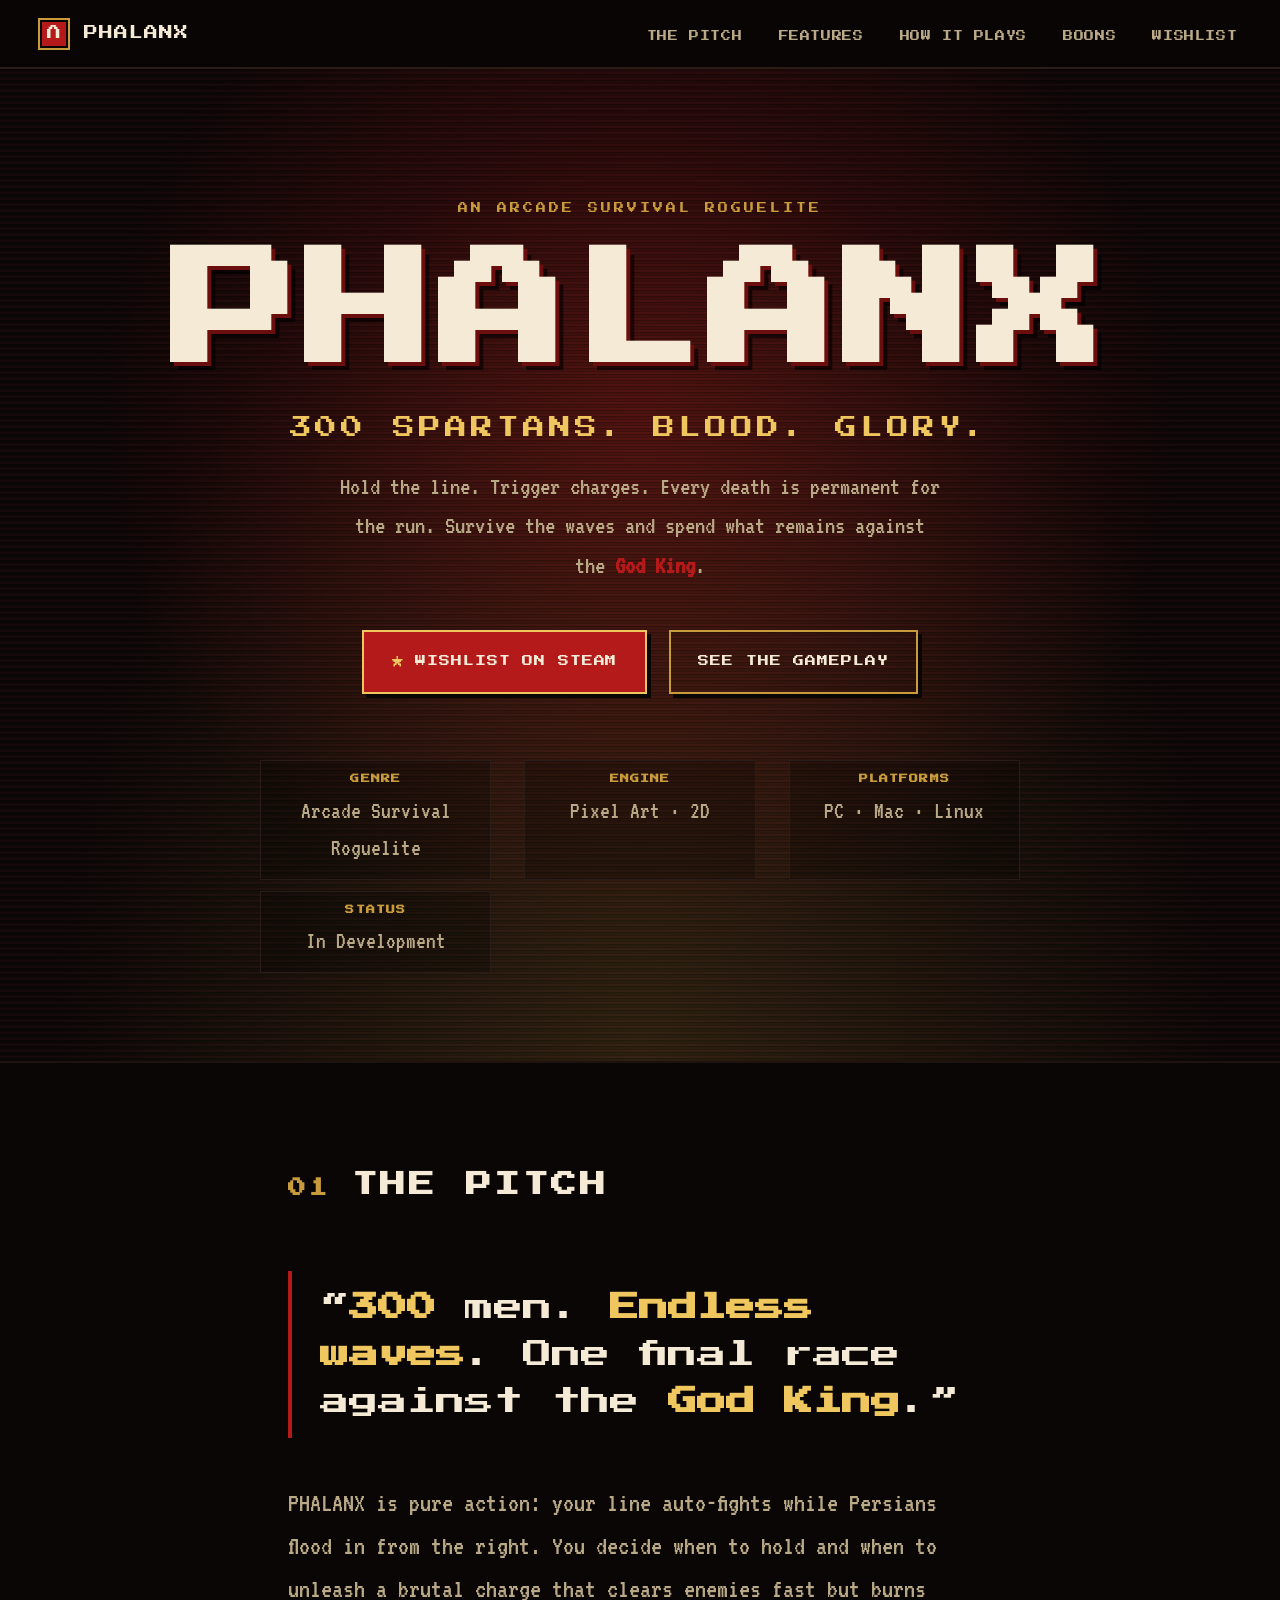
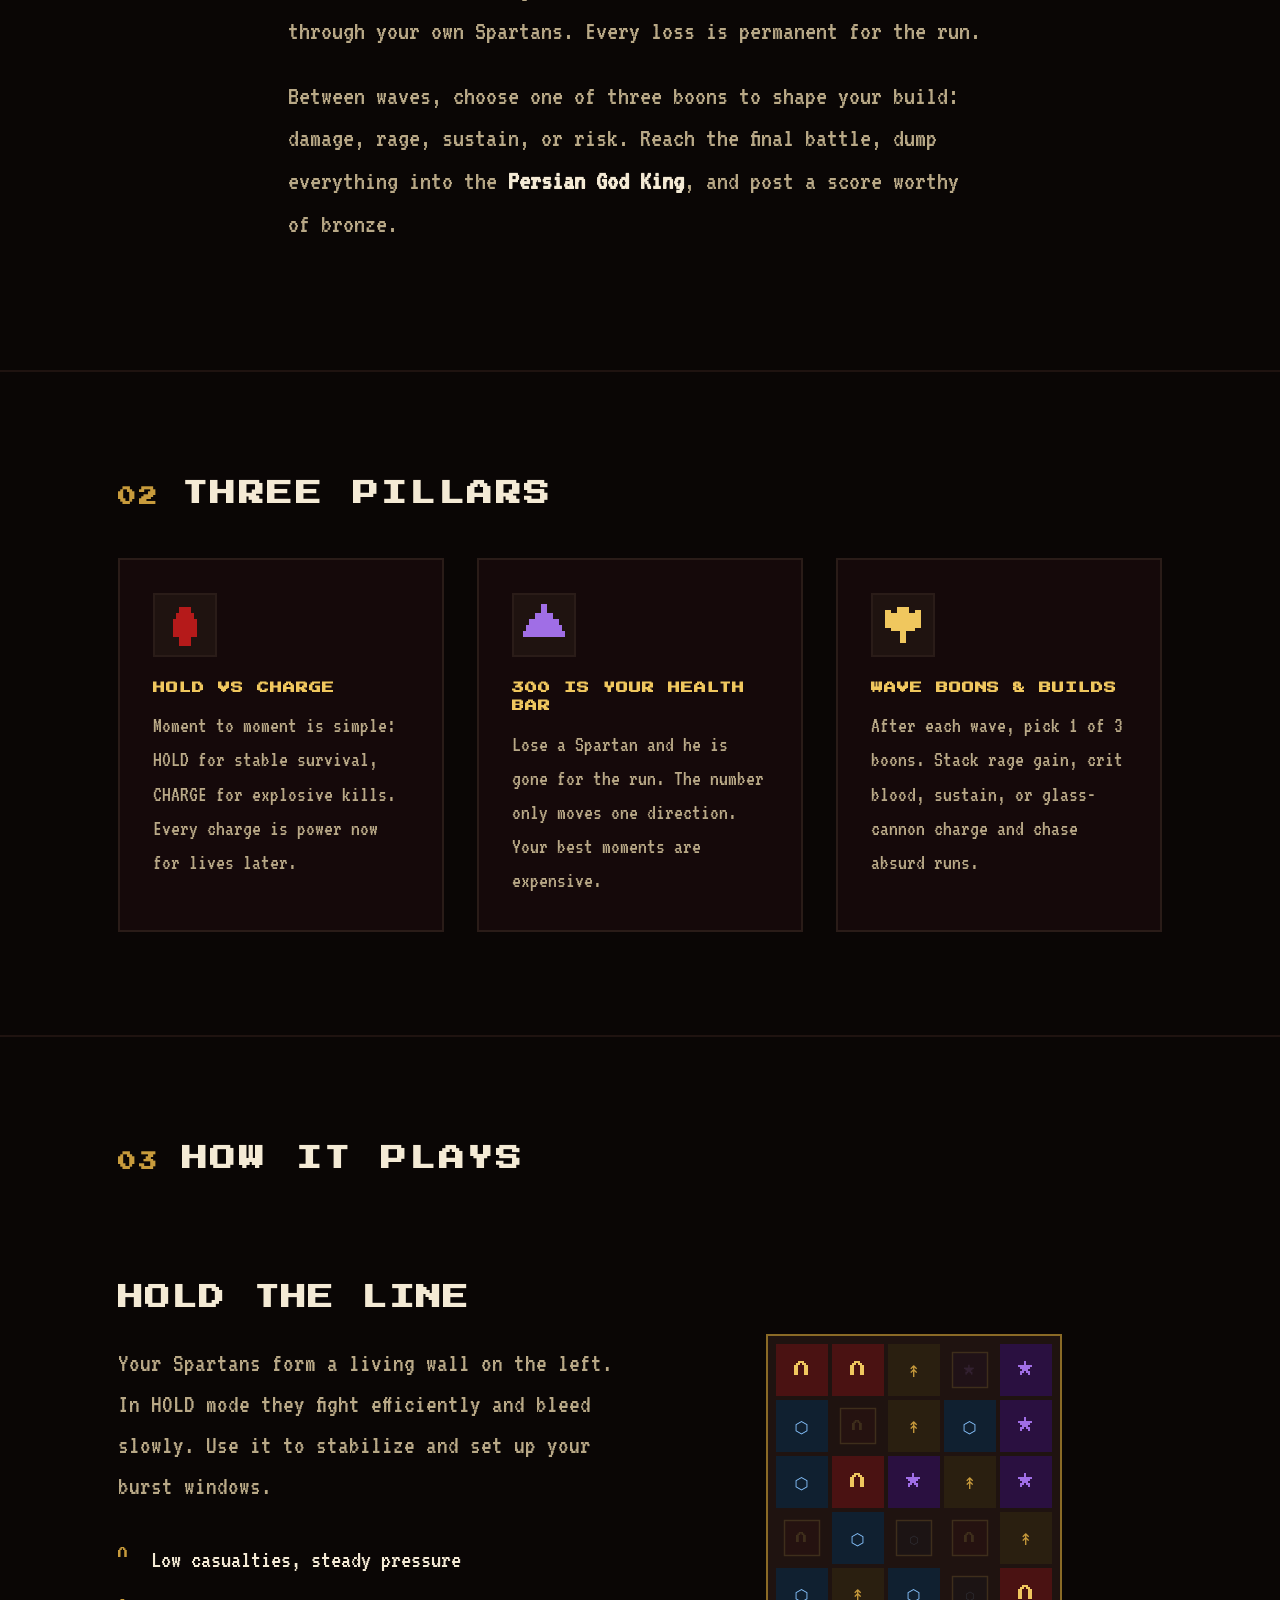
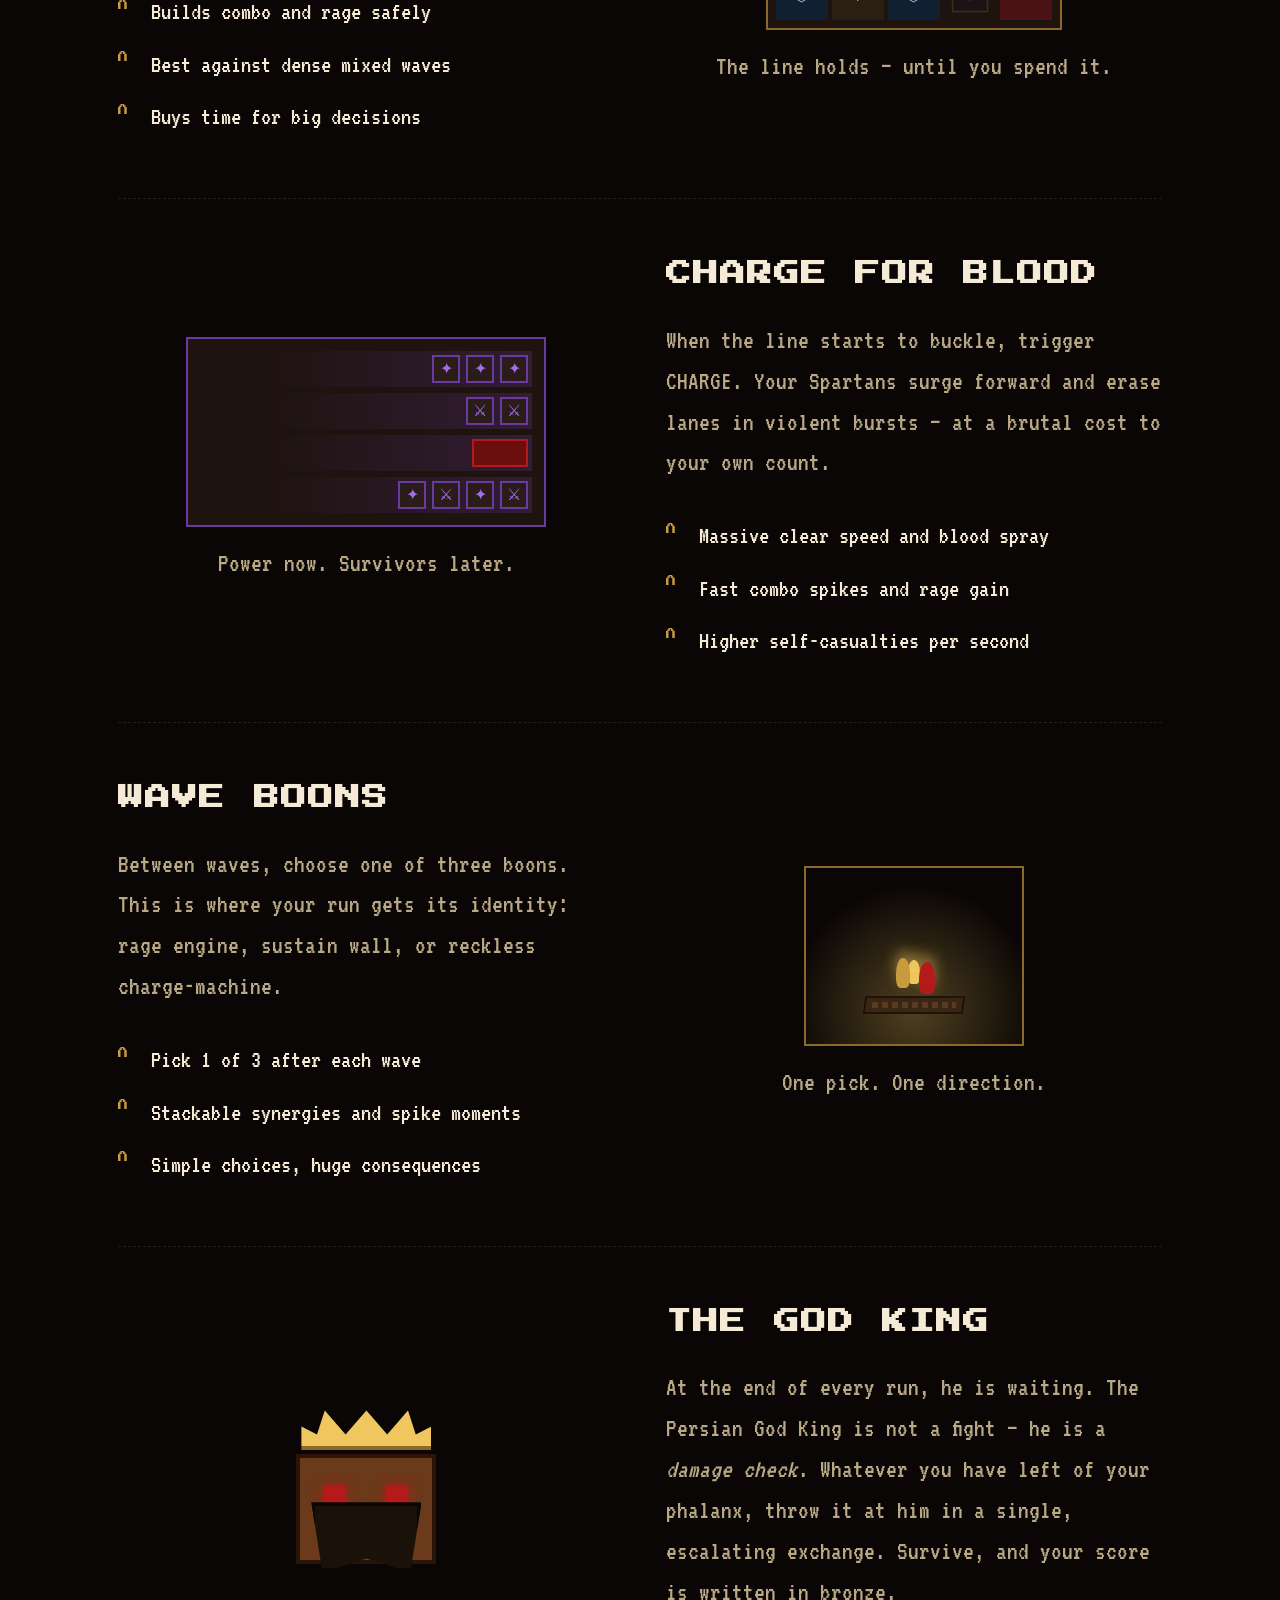
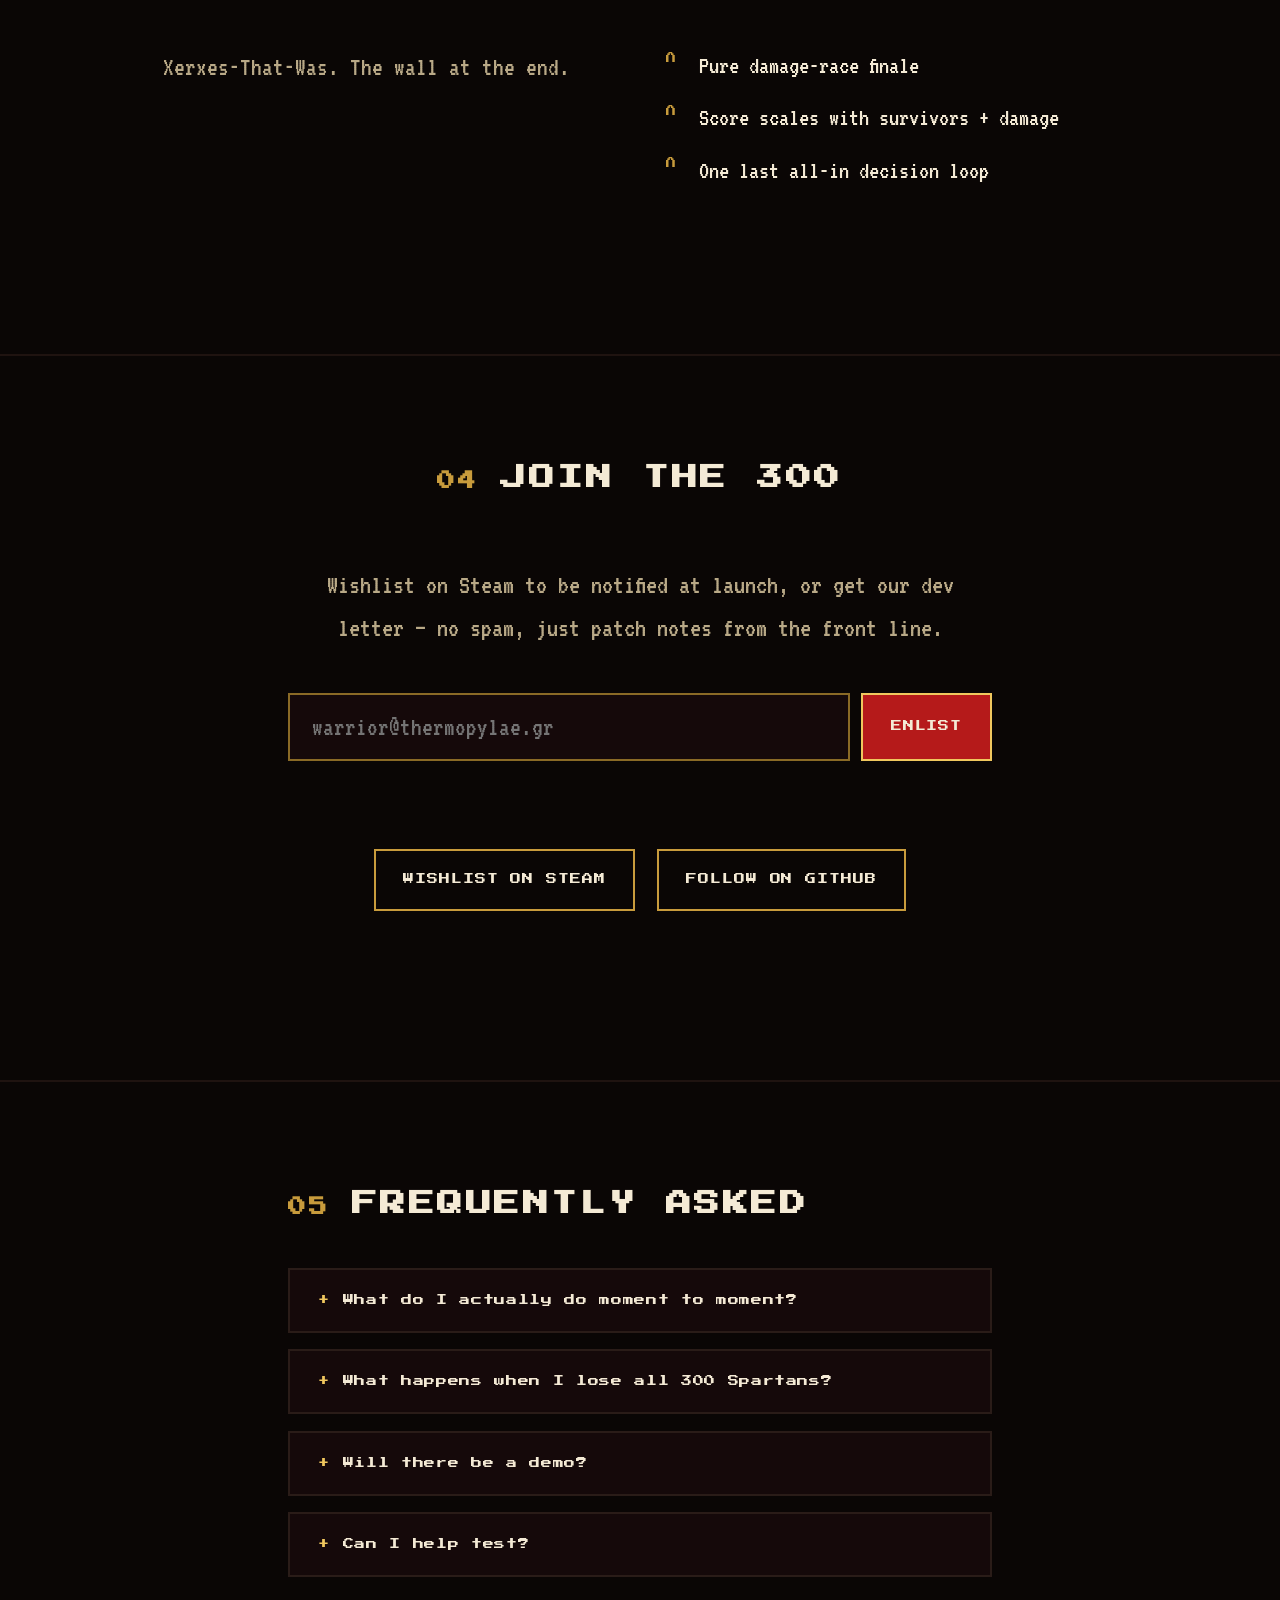
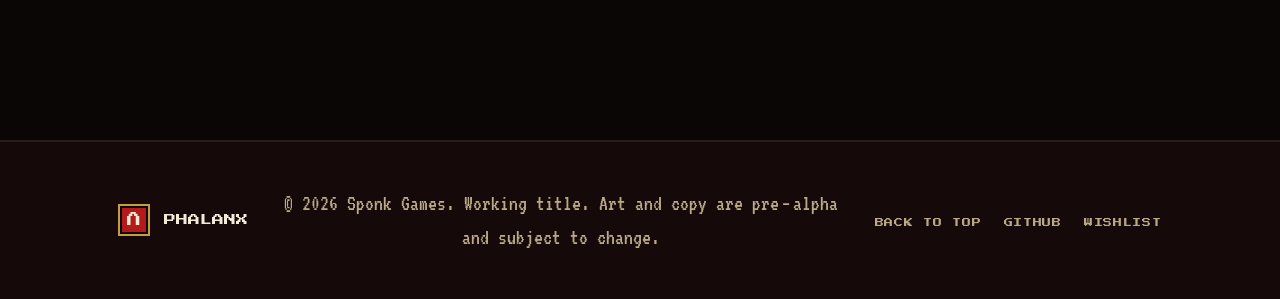
==== commit cfa4e8fe: "Implement Lua MVP prototype and align website with arcade direction" ====
--- a/index.html
+++ b/index.html
@@ -3,19 +3,19 @@
   <head>
     <meta charset="UTF-8" />
     <meta name="viewport" content="width=device-width, initial-scale=1.0" />
-    <title>PHALANX — 300 Souls. One Last Stand.</title>
+    <title>PHALANX — 300 Spartans. Blood. Glory.</title>
     <meta
       name="description"
-      content="A pixel-art roguelike where 300 Spartans fight as a match-3 phalanx against the endless Persian tide. Every death is permanent. The God King awaits."
+      content="An arcade survival roguelite: start with 300 Spartans, hold the line, trigger brutal charges, and watch every loss persist until the God King fight."
     />
     <meta name="theme-color" content="#0a0605" />
 
     <!-- Open Graph -->
     <meta property="og:type" content="website" />
-    <meta property="og:title" content="PHALANX — 300 Souls. One Last Stand." />
+    <meta property="og:title" content="PHALANX — 300 Spartans. Blood. Glory." />
     <meta
       property="og:description"
-      content="A pixel-art roguelike match-3 about 300 Spartans, permadeath, and a final showdown with the Persian God King."
+      content="Arcade survival with 300 finite Spartans, rage charges, wave boons, and a final damage race against the God King."
     />
     <meta property="og:image" content="./assets/og.png" />
 
@@ -51,7 +51,7 @@
           <li><a href="#pitch">The Pitch</a></li>
           <li><a href="#pillars">Features</a></li>
           <li><a href="#how">How It Plays</a></li>
-          <li><a href="#bonfire">Bonfire</a></li>
+          <li><a href="#boons">Boons</a></li>
           <li><a href="#wishlist">Wishlist</a></li>
         </ul>
       </nav>
@@ -65,14 +65,14 @@
         </div>
 
         <div class="hero-inner">
-          <p class="kicker">A roguelike phalanx-builder</p>
+          <p class="kicker">An arcade survival roguelite</p>
           <h1 class="title">
             <span class="title-line">PHALANX</span>
           </h1>
-          <p class="tagline">300 Souls. One Last Stand.</p>
+          <p class="tagline">300 Spartans. Blood. Glory.</p>
           <p class="lede">
-            Match. Deploy. Bleed. Every Spartan you lose is gone for the rest of
-            the run. Survive until dawn breaks on the <em>God King</em>.
+            Hold the line. Trigger charges. Every death is permanent for the run.
+            Survive the waves and spend what remains against the <em>God King</em>.
           </p>
 
           <div class="cta-row">
@@ -83,7 +83,7 @@
           </div>
 
           <ul class="hero-meta" aria-label="At a glance">
-            <li><strong>Genre</strong> Match‑3 Roguelike</li>
+            <li><strong>Genre</strong> Arcade Survival Roguelite</li>
             <li><strong>Engine</strong> Pixel Art · 2D</li>
             <li><strong>Platforms</strong> PC · Mac · Linux</li>
             <li><strong>Status</strong> In Development</li>
@@ -98,23 +98,20 @@
             <span class="section-num">01</span> The Pitch
           </h2>
           <p class="big-quote">
-            “<strong>Balatro</strong> meets <strong>Candy Crush</strong> meets
-            <strong>Plants vs. Zombies</strong> — with the soul of
-            <strong>Thermopylae</strong>.”
+            “<strong>300</strong> men. <strong>Endless waves</strong>. One final
+            race against the <strong>God King</strong>.”
           </p>
           <p class="body">
-            You command 300 Spartans arranged in a tactical grid. Slide them to
-            form matching groups — when they connect, they charge from the
-            phalanx and strike the Persian line. The horde keeps coming, turn
-            after turn, advancing in patterns dictated by their unit type. Every
-            night you huddle at the bonfire, choose an upgrade, and steel
-            yourself for the next dawn.
+            PHALANX is pure action: your line auto-fights while Persians flood in
+            from the right. You decide when to hold and when to unleash a brutal
+            charge that clears enemies fast but burns through your own Spartans.
+            Every loss is permanent for the run.
           </p>
           <p class="body">
-            At the end of the run, the
-            <strong>Persian God King</strong> stands waiting. He is a damage
-            check. He is a high‑score. He is the only thing between you and a
-            legend.
+            Between waves, choose one of three boons to shape your build:
+            damage, rage, sustain, or risk. Reach the final battle, dump
+            everything into the <strong>Persian God King</strong>, and post a
+            score worthy of bronze.
           </p>
         </div>
       </section>
@@ -135,11 +132,10 @@
                   <rect x="6" y="12" width="4" height="3" />
                 </svg>
               </div>
-              <h3>Match the Phalanx</h3>
-              <p>
-                Drag Spartans across the grid. Line up matching units and they
-                surge out of formation, smashing into the enemy on the same
-                turn.
+              <h3>Hold vs Charge</h3>
+              <p>
+                Moment to moment is simple: HOLD for stable survival, CHARGE for
+                explosive kills. Every charge is power now for lives later.
               </p>
             </li>
             <li class="pillar">
@@ -152,10 +148,10 @@
                   <rect x="1" y="10" width="14" height="2" />
                 </svg>
               </div>
-              <h3>Permadeath, Always</h3>
-              <p>
-                Lose a Spartan and he is gone — not just for the fight, but for
-                the entire run. The phalanx only ever gets smaller.
+              <h3>300 Is Your Health Bar</h3>
+              <p>
+                Lose a Spartan and he is gone for the run. The number only moves
+                one direction. Your best moments are expensive.
               </p>
             </li>
             <li class="pillar">
@@ -168,11 +164,10 @@
                   <rect x="7" y="10" width="2" height="4" />
                 </svg>
               </div>
-              <h3>Roguelike Forging</h3>
-              <p>
-                Each night at the bonfire, choose upgrades that reshape your
-                run — elite spears, oracle blessings, cursed relics. No two
-                stands are the same.
+              <h3>Wave Boons & Builds</h3>
+              <p>
+                After each wave, pick 1 of 3 boons. Stack rage gain, crit blood,
+                sustain, or glass-cannon charge and chase absurd runs.
               </p>
             </li>
           </ul>
@@ -186,49 +181,47 @@
             <span class="section-num">03</span> How It Plays
           </h2>
 
-          <!-- Phalanx grid -->
+          <!-- Frontline pressure -->
           <article class="row">
             <div class="row-text">
-              <h3>The Phalanx Grid</h3>
-              <p>
-                The left side of the battlefield is your matrix of Spartans.
-                Slide a soldier to form groups of three or more of the same
-                unit. On match, they charge — the bigger the chain, the harder
-                they hit.
+              <h3>Hold the Line</h3>
+              <p>
+                Your Spartans form a living wall on the left. In HOLD mode they
+                fight efficiently and bleed slowly. Use it to stabilize and set
+                up your burst windows.
               </p>
               <ul class="checklist">
-                <li>Hoplites — reliable midline damage</li>
-                <li>Spear-bearers — pierce through enemy ranks</li>
-                <li>Shield-bearers — soak counterattacks</li>
-                <li>Captains — wildcards that match anything</li>
+                <li>Low casualties, steady pressure</li>
+                <li>Builds combo and rage safely</li>
+                <li>Best against dense mixed waves</li>
+                <li>Buys time for big decisions</li>
               </ul>
             </div>
             <div class="row-visual">
               <div
                 class="grid-demo"
                 role="img"
-                aria-label="Animated 5 by 5 Spartan phalanx grid"
+                aria-label="Animated Spartan frontline under pressure"
               >
                 <!-- 5x5 cells populated by JS -->
               </div>
-              <p class="caption">A live look at the match-3 phalanx.</p>
+              <p class="caption">The line holds — until you spend it.</p>
             </div>
           </article>
 
           <!-- Persian advance -->
           <article class="row reverse">
             <div class="row-text">
-              <h3>The Persian Advance</h3>
-              <p>
-                Right‑to‑left, turn after turn, the empire comes. Each unit
-                follows its own movement pattern — archers hang back, immortals
-                march in lockstep, war elephants trample two ranks at once.
-                Read the formation. Plan your matches.
+              <h3>Charge for Blood</h3>
+              <p>
+                When the line starts to buckle, trigger CHARGE. Your Spartans
+                surge forward and erase lanes in violent bursts — at a brutal
+                cost to your own count.
               </p>
               <ul class="checklist">
-                <li>Telegraphed attacks every turn</li>
-                <li>Unit‑specific advance patterns</li>
-                <li>Elite enemies with deadly auras</li>
+                <li>Massive clear speed and blood spray</li>
+                <li>Fast combo spikes and rage gain</li>
+                <li>Higher self-casualties per second</li>
               </ul>
             </div>
             <div class="row-visual">
@@ -248,34 +241,33 @@
                   ><span class="enemy">✦</span><span class="enemy">⚔</span>
                 </div>
               </div>
-              <p class="caption">Right-to-left. Always coming.</p>
+              <p class="caption">Power now. Survivors later.</p>
             </div>
           </article>
 
-          <!-- Bonfire -->
-          <article id="bonfire" class="row">
+          <!-- Boons -->
+          <article id="boons" class="row">
             <div class="row-text">
-              <h3>The Bonfire</h3>
-              <p>
-                When night falls, the fighting stops. Gather around the fire.
-                Pick from three offerings — a relic, a blessing, or a curse with
-                teeth. Bury your dead. Sharpen your spears. Tomorrow they come
-                again.
+              <h3>Wave Boons</h3>
+              <p>
+                Between waves, choose one of three boons. This is where your run
+                gets its identity: rage engine, sustain wall, or reckless
+                charge-machine.
               </p>
               <ul class="checklist">
-                <li>Three offerings per night</li>
-                <li>Synergistic builds — bleed, fury, oracle, bronze</li>
-                <li>Optional cursed relics for high‑risk runs</li>
+                <li>Pick 1 of 3 after each wave</li>
+                <li>Stackable synergies and spike moments</li>
+                <li>Simple choices, huge consequences</li>
               </ul>
             </div>
             <div class="row-visual">
-              <div class="bonfire-demo" aria-hidden="true">
+              <div class="boons-demo" aria-hidden="true">
                 <div class="flame f1"></div>
                 <div class="flame f2"></div>
                 <div class="flame f3"></div>
                 <div class="logs"></div>
               </div>
-              <p class="caption">Choose well. The dead are watching.</p>
+              <p class="caption">One pick. One direction.</p>
             </div>
           </article>
 
@@ -290,9 +282,9 @@
                 exchange. Survive, and your score is written in bronze.
               </p>
               <ul class="checklist">
-                <li>Pure damage‑race finale</li>
-                <li>Global leaderboards every run</li>
-                <li>Daily challenge seed for the brave</li>
+                <li>Pure damage-race finale</li>
+                <li>Score scales with survivors + damage</li>
+                <li>One last all-in decision loop</li>
               </ul>
             </div>
             <div class="row-visual">
@@ -355,11 +347,10 @@
             <span class="section-num">05</span> Frequently Asked
           </h2>
           <details>
-            <summary>Is this really like Balatro and Candy Crush had a child?</summary>
+            <summary>What do I actually do moment to moment?</summary>
             <p>
-              Yes, and that child grew up in Sparta. The board mechanics are
-              tile‑matching, but the meta-progression and build variety lean
-              roguelike deckbuilder.
+              Hold the line to stabilize, then trigger charge windows for burst
+              kills. The core decision is always power now versus casualties now.
             </p>
           </details>
           <details>
@@ -372,14 +363,14 @@
           <details>
             <summary>Will there be a demo?</summary>
             <p>
-              Yes, a vertical slice is planned for the next Steam Next Fest.
-              Wishlist to be notified.
+              Yes — a combat-first prototype with waves, boons, and a God King
+              finale is the first milestone.
             </p>
           </details>
           <details>
             <summary>Can I help test?</summary>
             <p>
-              Join the dev letter above — we send closed beta keys in waves.
+              Yes. Join the dev letter above — we send prototype builds in waves.
             </p>
           </details>
         </div>
--- a/styles.css
+++ b/styles.css
@@ -662,7 +662,7 @@
 }
 
 /* Bonfire demo */
-.bonfire-demo {
+.boons-demo {
   position: relative;
   width: 220px;
   height: 180px;
